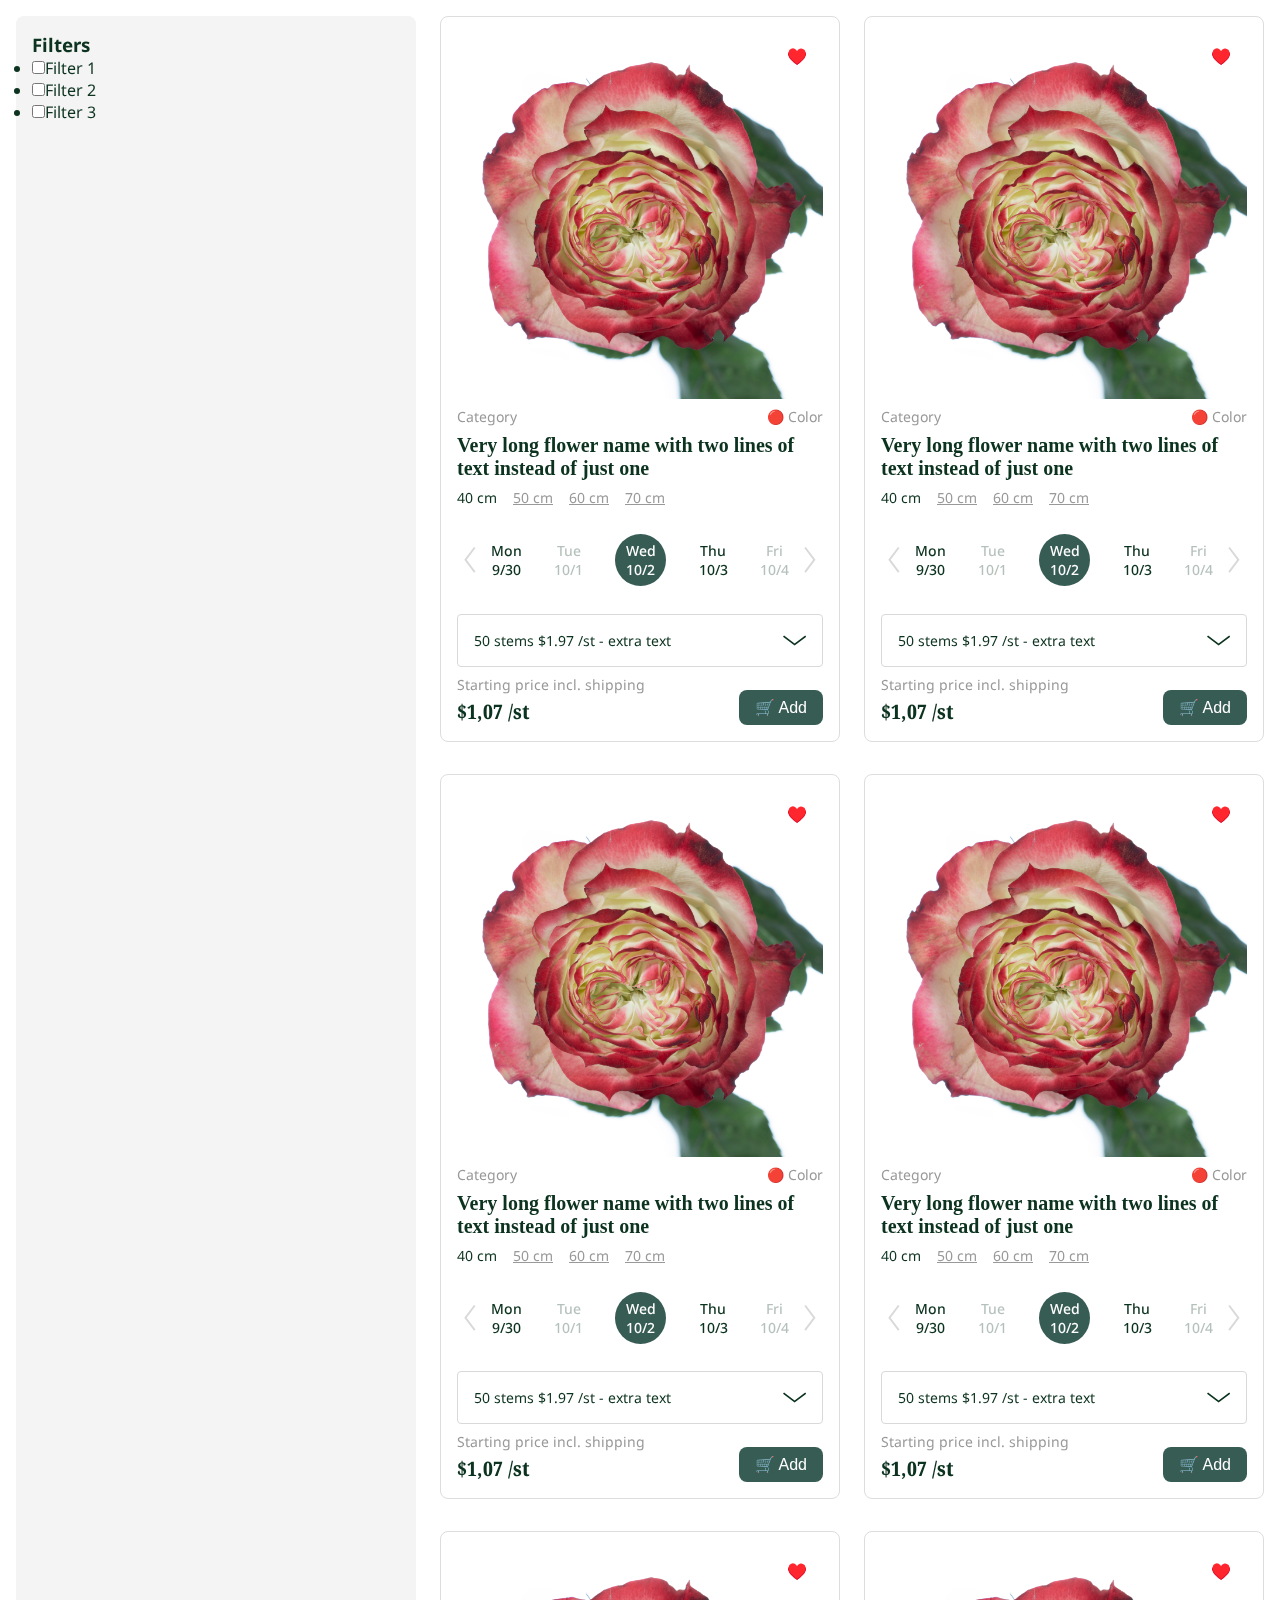
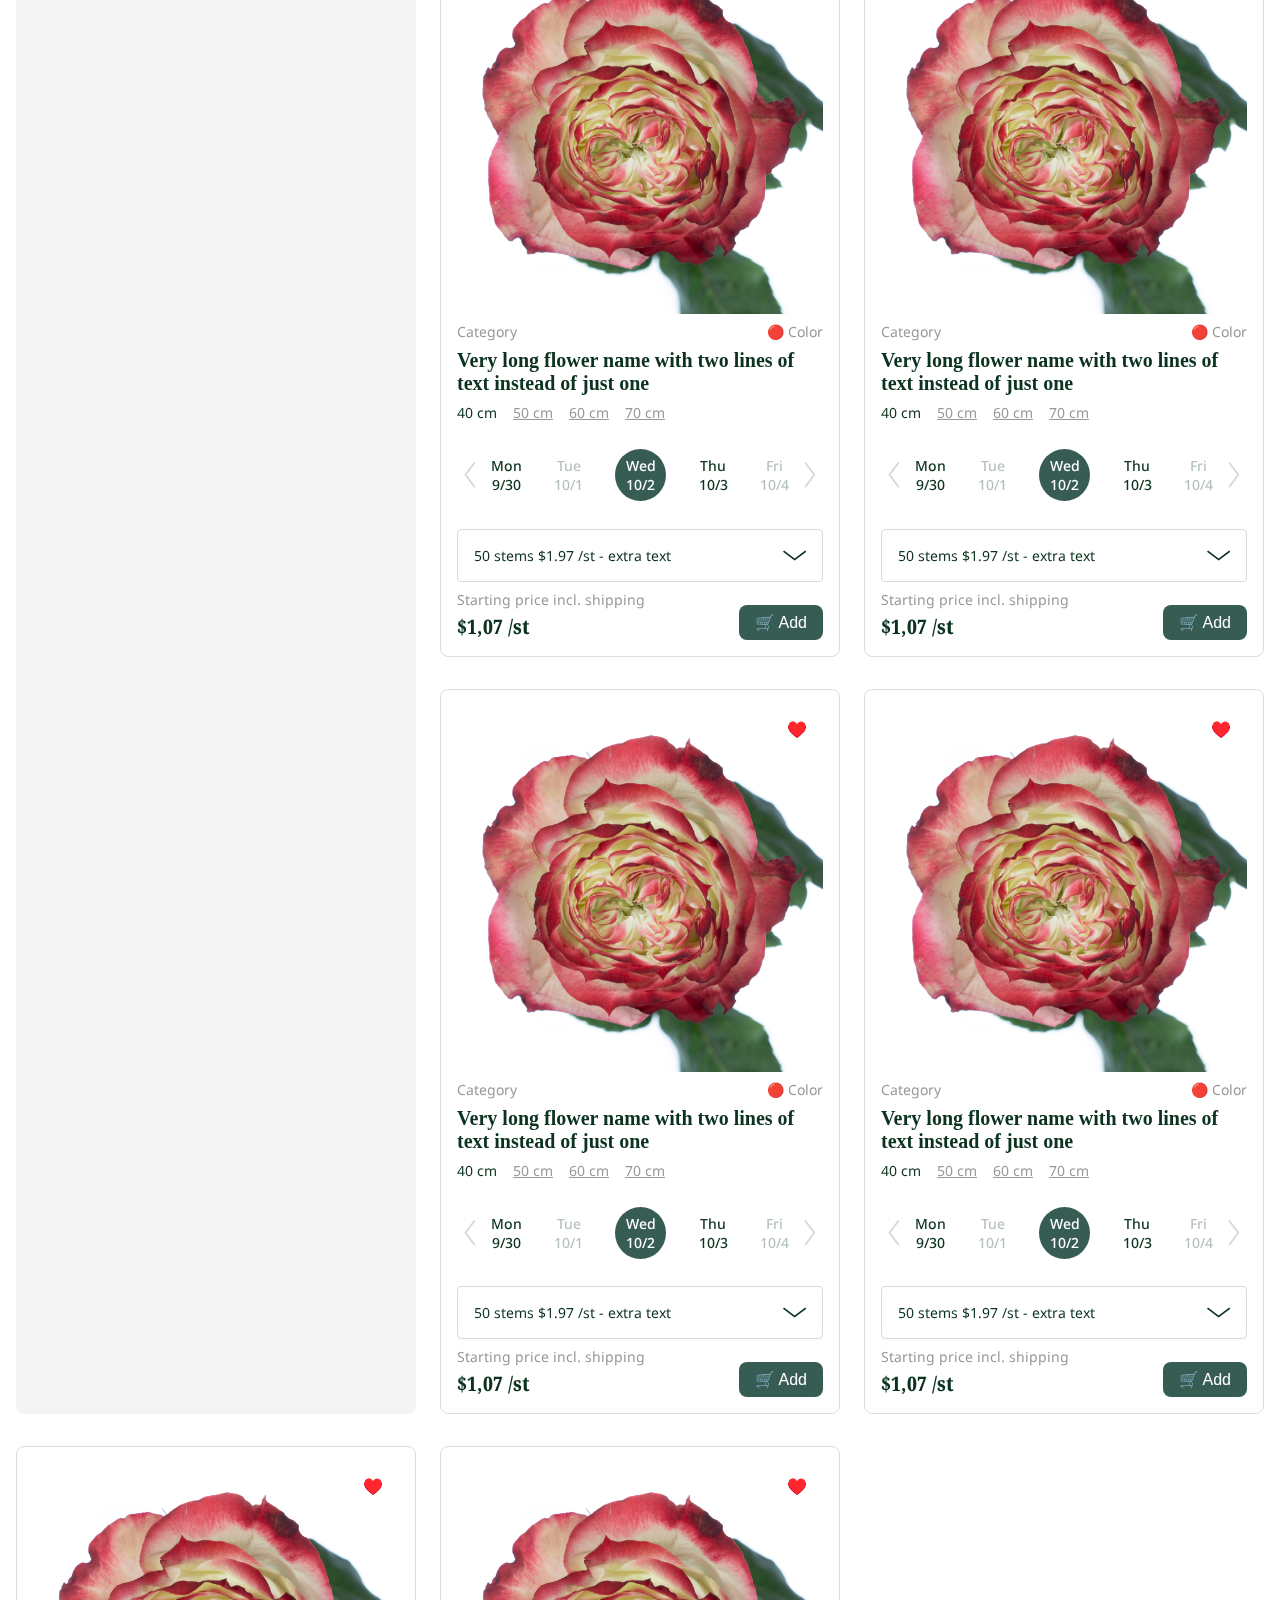
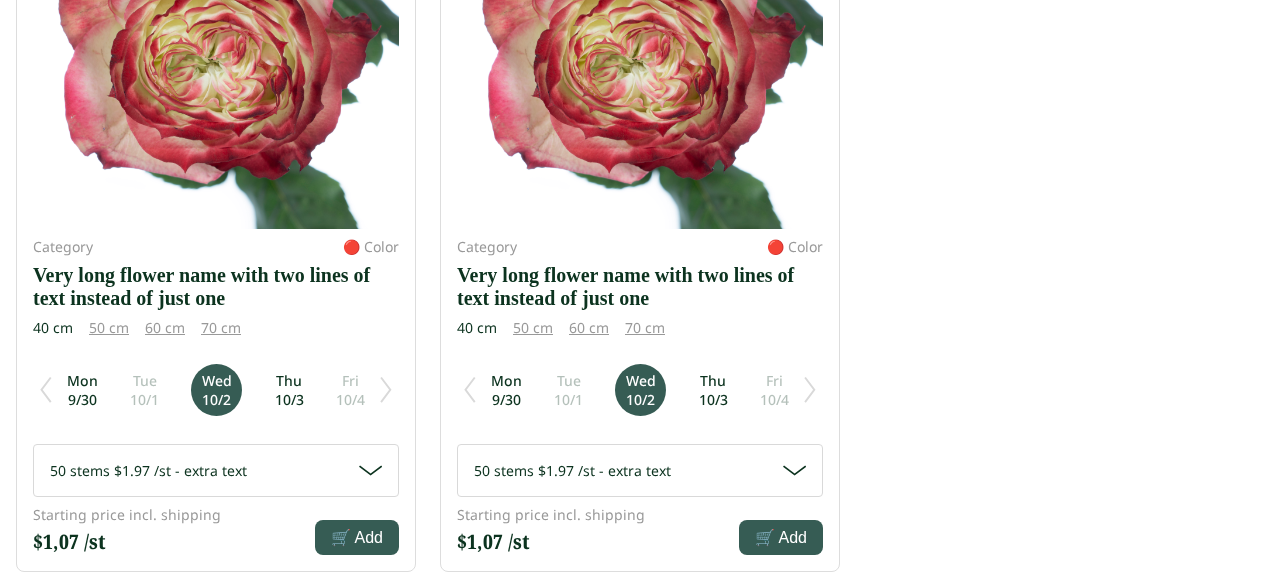
==== index.html @ 773697ab "Rename index3.html to index.html" ====
<!DOCTYPE html>

<html lang="en">
  <head>
    <meta charset="utf-8" />
    <meta name="viewport" content="width=device-width, initial-scale=1" />

    <title>Template</title>
    <meta
      name="description"
      content="A simple HTML5 Template for new projects."
    />
    <meta name="author" content="SitePoint" />

    <meta property="og:title" content="A Basic HTML5 Template" />
    <meta property="og:type" content="website" />
    <meta
      property="og:url"
      content="https://www.sitepoint.com/a-basic-html5-template/"
    />
    <meta
      property="og:description"
      content="A simple HTML5 Template for new projects."
    />
    <meta property="og:image" content="image.png" />

    <link rel="icon" href="./favicon.ico" />
    <link rel="icon" href="./favicon.svg" type="image/svg+xml" />
    <link rel="apple-touch-icon" href="./apple-touch-icon.png" />

    <link rel="preconnect" href="https://fonts.googleapis.com" />
    <link rel="preconnect" href="https://fonts.gstatic.com" crossorigin />
    <link
      href="https://fonts.googleapis.com/css2?family=Noto+Sans:ital,wght@0,100..900;1,100..900&family=Noto+Serif:ital,wdth,wght@0,62.5..100,100..900;1,62.5..100,100..900&display=swap"
      rel="stylesheet"
    />

    <link rel="stylesheet" href="./css/styles3.css" />
  </head>

  <body>
    <div class="container">
      <main class="product-grid">
        <!-- Add product cards here -->
        <aside class="filter-bar">
          <h3>Filters</h3>
          <ul>
            <li>
              <input type="checkbox" id="filter1" /><label for="filter1"
                >Filter 1</label
              >
            </li>
            <li>
              <input type="checkbox" id="filter2" /><label for="filter2"
                >Filter 2</label
              >
            </li>
            <li>
              <input type="checkbox" id="filter3" /><label for="filter3"
                >Filter 3</label
              >
            </li>
          </ul>
        </aside>

        <div class="product-card">
          <div class="top-half">
            <div class="img">
              <!-- <div class="label">New!</div> -->
              <div class="heart">♥️</div>
              <!-- <img src="./images/image.jpg" /> -->
            </div>
            <div class="tags">
              <p>Category</p>
              <p>🔴 Color</p>
            </div>
            <div class="title">
              <p>
                Very long flower name with two lines of text instead of just one
              </p>
            </div>
            <div class="stem-length">
              <p>40 cm</p>
              <p>50 cm</p>
              <p>60 cm</p>
              <p>70 cm</p>
            </div>
          </div>
          <div class="bottom-half">
            <div class="delivery-select">
              <svg
                xmlns="http://www.w3.org/2000/svg"
                xmlns:xlink="http://www.w3.org/1999/xlink"
                fill="#D9D9D9"
                version="1.1"
                id="Layer_1"
                viewBox="0 0 404.258 404.258"
                xml:space="preserve"
              >
                <polygon
                  points="289.927,18 265.927,0 114.331,202.129 265.927,404.258 289.927,386.258 151.831,202.129 "
                />
              </svg>
              <div class="date">
                <p>Mon <br />9/30</p>
                <p>Tue <br />10/1</p>
                <p>Wed <br />10/2</p>
                <p>Thu <br />10/3</p>
                <p>Fri <br />10/4</p>
              </div>
              <svg
                xmlns="http://www.w3.org/2000/svg"
                xmlns:xlink="http://www.w3.org/1999/xlink"
                fill="#D9D9D9"
                id="Layer_1"
                version="1.1"
                viewBox="0 0 800 800"
              >
                <!-- Generator: Adobe Illustrator 29.2.0, SVG Export Plug-In . SVG Version: 2.1.0 Build 108)  -->
                <polygon
                  points="499.5 400 226.3 764.4 273.7 800 573.7 400 273.7 0 226.3 35.6 499.5 400"
                />
              </svg>
            </div>
            <div class="dropdown">
              <p>50 stems $1.97 /st - extra text</p>
              <svg
                xmlns="http://www.w3.org/2000/svg"
                xmlns:xlink="http://www.w3.org/1999/xlink"
                fill="#0c331f"
                id="Layer_2"
                version="1.1"
                viewBox="0 0 800 347.4"
              >
                <!-- Generator: Adobe Illustrator 29.2.0, SVG Export Plug-In . SVG Version: 2.1.0 Build 108)  -->
                <polygon
                  points="400 273.2 35.6 0 0 47.4 400 347.4 800 47.4 764.4 0 400 273.2"
                />
              </svg>
            </div>
            <div class="shop">
              <div class="price">
                <p>Starting price incl. shipping</p>
                <p>$1,07 /st</p>
              </div>

              <button>🛒 Add</button>
            </div>
          </div>
        </div>

        <!-- <div class="product-card2">Product 2</div> -->
      </main>
    </div>

    <script src="./js/scripts3.js"></script>
  </body>
</html>
---- css/styles3.css ----
:root {
  --gray-color: #999999;
  --light-gray-color: #d9d9d9;
  --green-color: #0c331f;
  --light-green-color: #365c54;
}

@import url("https://fonts.googleapis.com/css2?family=Noto+Sans:ital,wght@0,100..900;1,100..900&family=Noto+Serif:ital,wdth,wght@0,62.5..100,100..900;1,62.5..100,100..900&display=swap");

/* General reset */
* {
  padding: 0;
  margin: 0;
}

body,
html {
  margin: 0;
  padding: 0;
  box-sizing: border-box;
  font-family: "Noto Sans";
  font-size: 1em;
  color: var(--green-color);
}

body {
  display: flex;
  justify-content: center;
  width: 100vw;
  background-color: ghostwhite;
}

.container {
  display: grid;
  /* grid-template-columns: 1fr 4fr; */
  gap: 1rem; /* Space between filter bar and product grid */
  padding: 1rem;
  width: 100%;
  max-width: 1920px;
  background-color: white;
}

.filter-bar {
  background-color: #f4f4f4;
  padding: 1rem;
  border-radius: 8px;
  grid-row: 1/5;
}

.product-grid {
  display: grid;
  grid-template-columns: repeat(auto-fit, minmax(300px, 1fr));
  gap: 2em 1.5rem;
}

.product-card:first-of-type,
.product-card:nth-of-type(2),
.product-card:nth-of-type(3) {
  background: none;
}

.product-card {
  /* aspect-ratio: 1/1.91; */
  /* background-color: #fff; */
  padding: 1rem;
  border: 1px solid #ddd;
  border-radius: 8px;

  display: flex;
  flex-direction: column;
  justify-content: space-between;
  gap: 0.5em;
}

.product-card2 {
  background: url(/images/card.png);
  background-size: cover;
  width: auto;
  aspect-ratio: 1/1.91;
}

.product-card .img {
  background-image: url(/images/image.jpg);
  background-color: rgba(255, 255, 255, 0.3);
  background-blend-mode: multiply;
  aspect-ratio: 1/1;
  background-size: cover;
  background-position: center;
  border-radius: 0.25em;
  mix-blend-mode: multiply;
}

/* Media Queries for responsiveness */
/* @media (max-width: 1200px) {
  .container {
    grid-template-columns: 1fr 3fr; 
  }
} */

@media (max-width: 768px) {
  .container {
    grid-template-columns: 1fr; /* Stack filter and product grid */
    gap: 1em;
  }

  .filter-bar {
    margin-bottom: 1rem;
  }

  .product-grid .product-card .bottom-half {
    display: none;
  }
}

.tags {
  display: flex;
  flex-direction: row;
  justify-content: space-between;
}

.tags > p {
  color: var(--gray-color);
  font-size: 14px;
}

.title > p {
  display: -webkit-box; /* Required for truncating text */
  -webkit-line-clamp: 2; /* Limit to 2 lines */
  -webkit-box-orient: vertical; /* Required for truncating text */
  overflow: hidden; /* Hide overflow text */
  text-overflow: ellipsis; /* Add "..." at the end of truncated text */

  font-size: 20px;
  font-family: "Noto Serif condensed", serif;
  font-weight: 700;
}

.stem-length {
  display: flex;
  flex-direction: row;
  gap: 1em;
}

.stem-length > p {
  font-size: 14px;
  text-decoration: underline;
}

.stem-length > p:nth-of-type(1) {
  text-decoration: none;
}

.stem-length > p:nth-of-type(2),
.stem-length > p:nth-of-type(3),
.stem-length > p:nth-of-type(4) {
  color: var(--gray-color);
}

.delivery-select {
  display: flex;
  flex-direction: row;
  justify-content: space-between;
  align-items: center;
  gap: 0.5em;
}

.date {
  display: flex;
  flex-direction: row;
  align-items: center;
  justify-content: space-between;
  width: 100%;
}

#Layer_1 {
  width: fit-content;
  height: 35%;
}

#Layer_2 {
  /* height: 50%; */
  width: 7%;
}

.date > p {
  font-size: 14px;
  text-align: center;
  font-weight: 500; /* Medium weight */
}

.date > p:hover {
  border: 1px solid var(--light-green-color);
  padding: 0.5em 0.75em;
  border-radius: 100%;
  cursor: pointer;
}

.date > p:nth-of-type(2),
.date > p:nth-of-type(5) {
  color: var(--green-color);
  opacity: 30%;
}

.date > p:nth-of-type(3) {
  background-color: var(--light-green-color);
  border-radius: 100%;
  padding: 0.5em 0.75em;
  color: white;
  aspect-ratio: 1/1;
}

.dropdown {
  display: flex;
  padding: 1em;
  border: 1px solid var(--light-gray-color);
  border-radius: 0.25em;
  justify-content: space-between;
}

.dropdown > p {
  font-size: 14px;
  display: -webkit-box; /* Required for truncating text */
  -webkit-line-clamp: 1; /* Limit to 2 lines */
  -webkit-box-orient: vertical; /* Required for truncating text */
  overflow: hidden; /* Hide overflow text */
  text-overflow: ellipsis; /* Add "..." at the end of truncated text */
}

.shop {
  display: flex;
  justify-content: space-between;
  align-items: flex-end;
}

.shop > .price {
  display: flex;
  flex-direction: column;
  gap: 0.25em;
}

.shop > .price > p {
  font-size: 14px;
}

.shop > .price > p:first-of-type {
  color: var(--gray-color);
}

.shop > .price > p:nth-of-type(2) {
  font-size: 20px;
  font-family: "Noto Serif", serif;
  font-optical-sizing: auto;
  font-style: normal;
  font-variation-settings: "wdth" 75;
  font-weight: 800;
}

.shop > button {
  background: var(--light-green-color);
  padding: 0.5em 1em;
  border-radius: 0.5em;
  color: white;
  border: none;
  font-size: 16px;
}

.img {
  display: flex;
  justify-content: flex-end;
}

.heart {
  /* position: absolute; */
  padding: 0.25em 0.5em;
  margin: 0.5em;
  background-color: white;
  border-radius: 100%;
  height: fit-content;
}

.label {
  padding: 0.25em;
  margin: 0.25em;
  background-color: white;
  border-radius: 0.25em;
  height: fit-content;
}

.bottom-half,
.top-half {
  display: flex;
  flex-direction: column;
  gap: 0.5em;
}
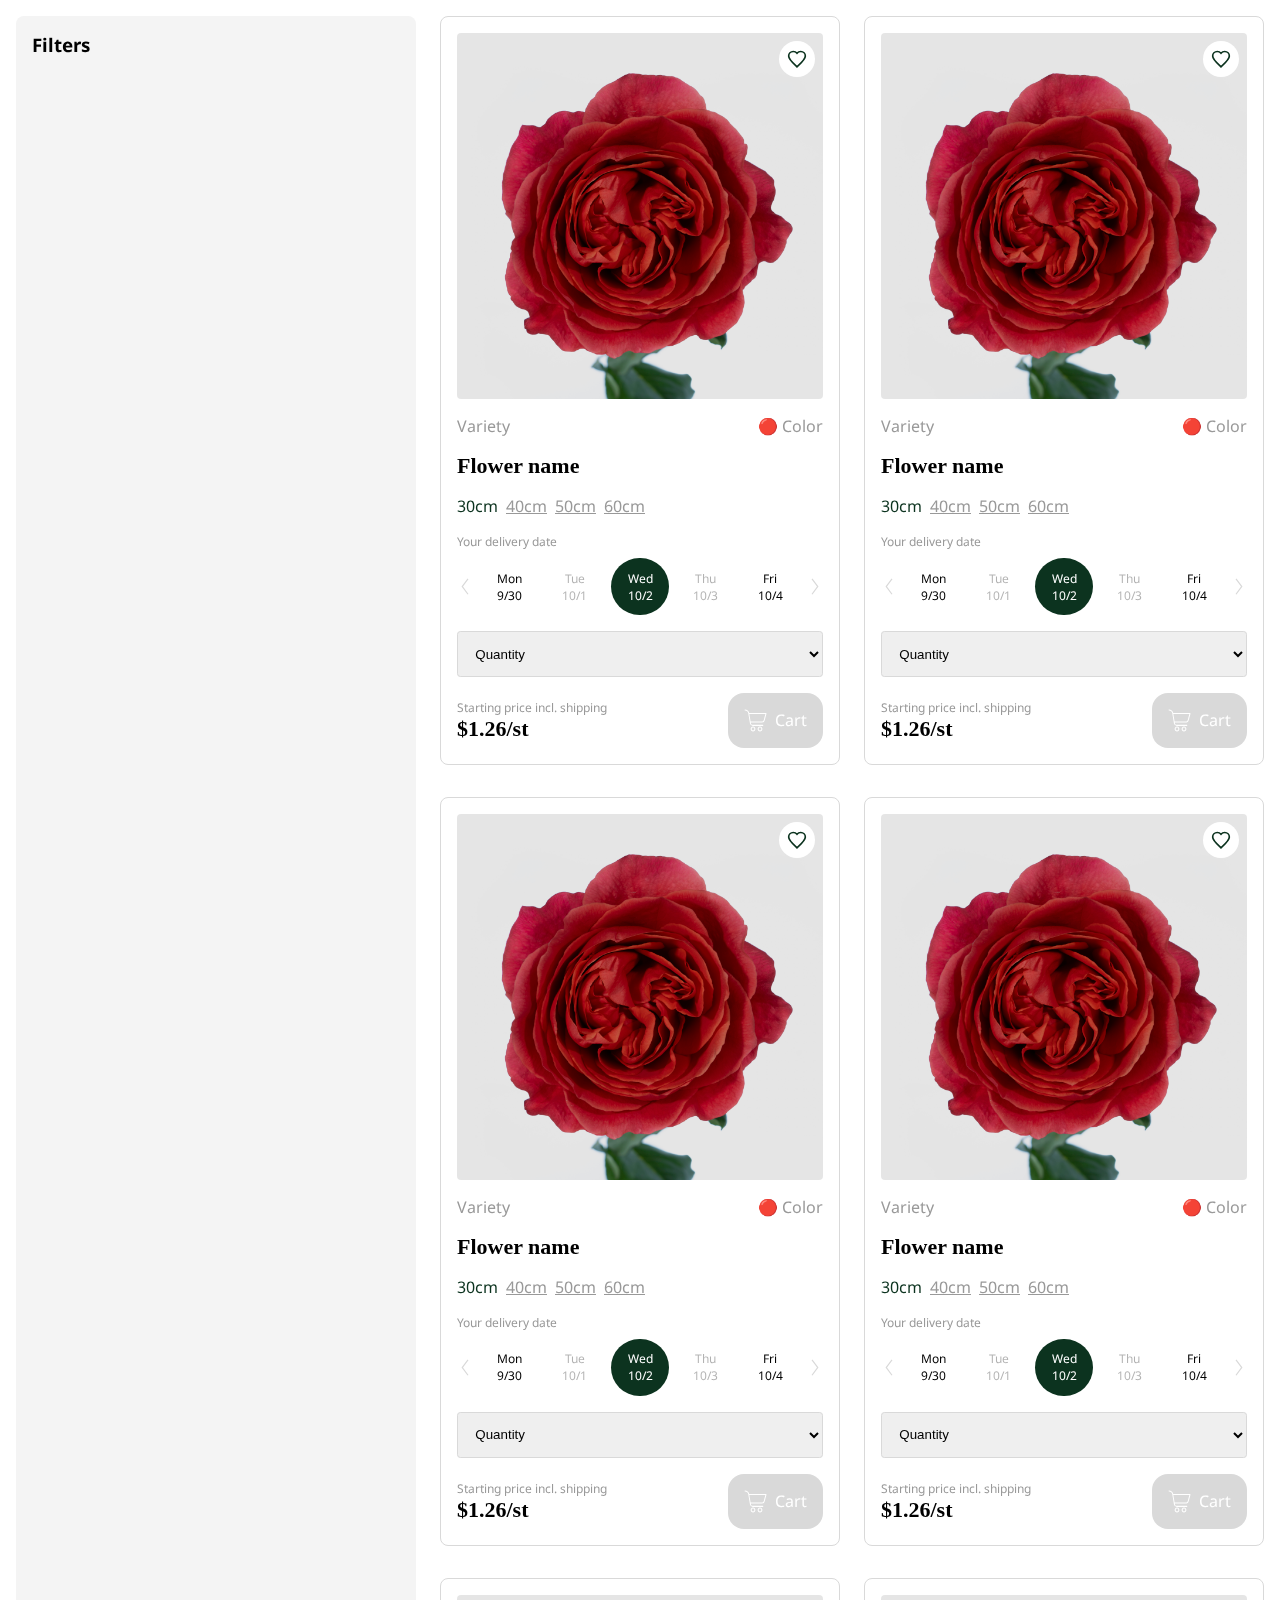
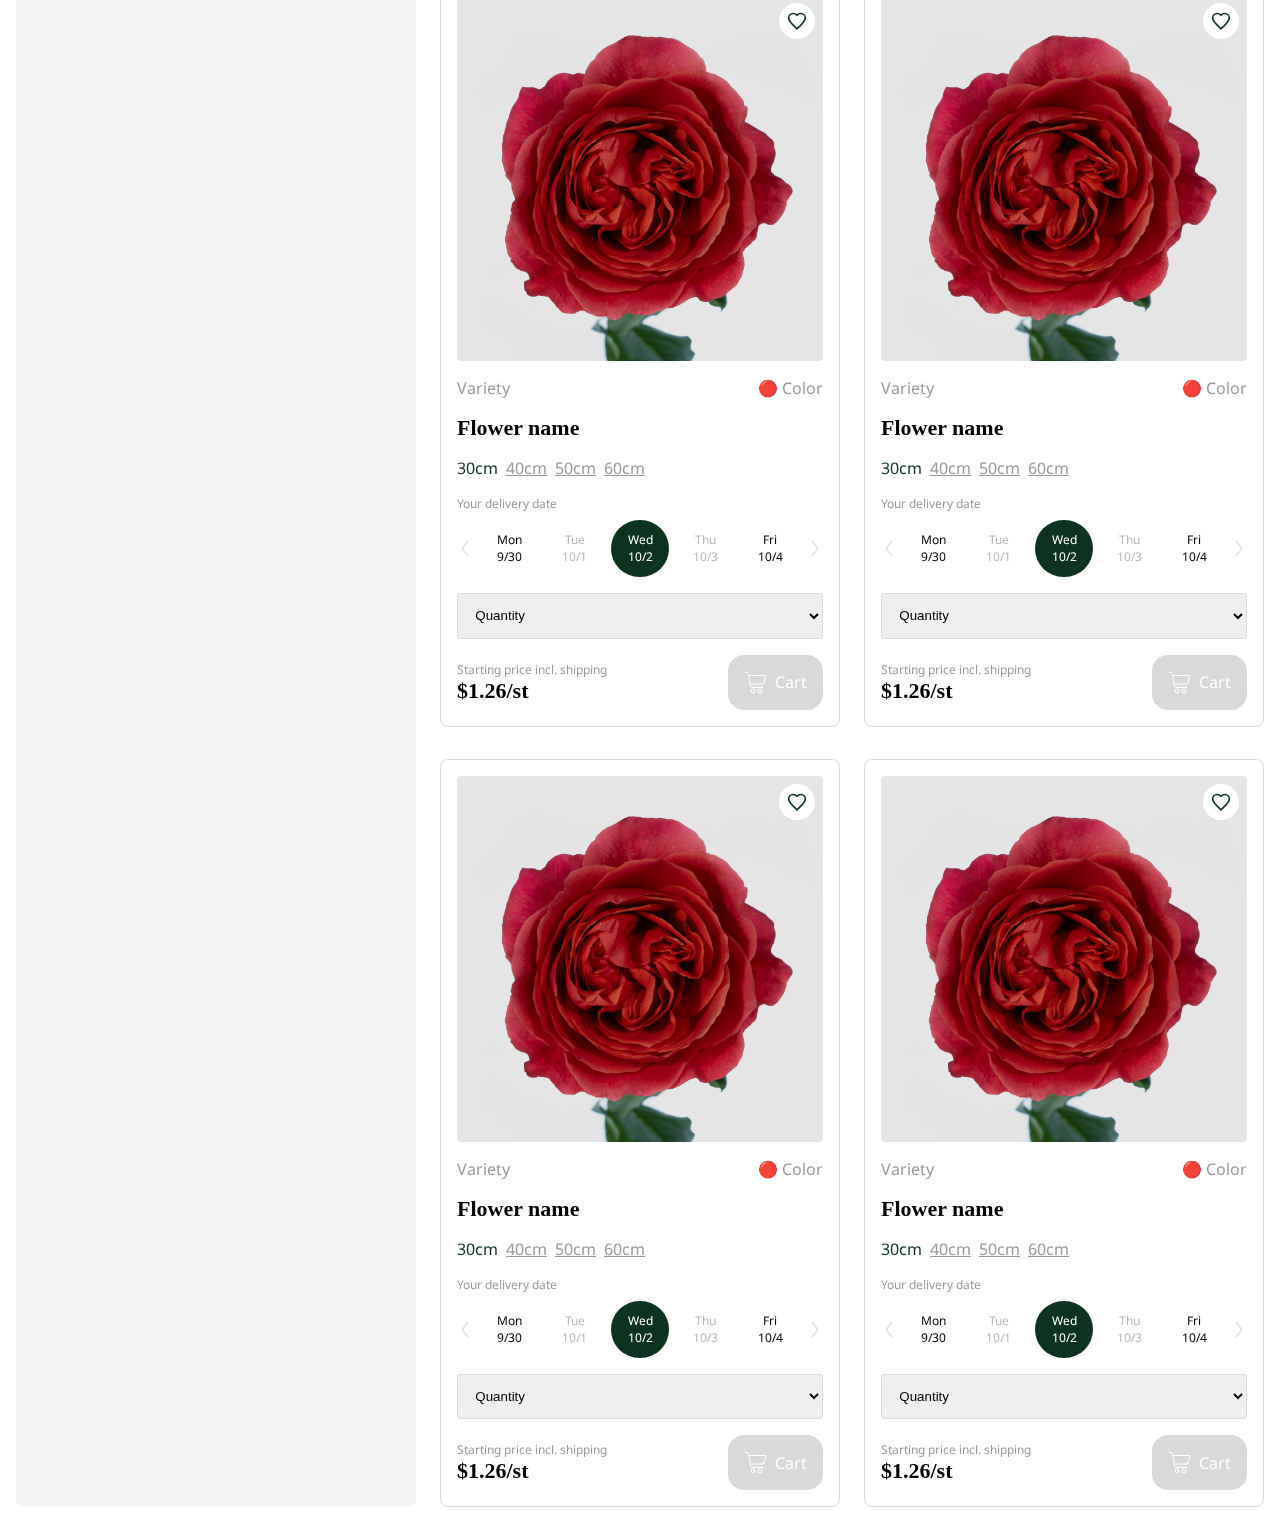
==== commit 5473c9ea: "Add files via upload" ====
--- a/index.html
+++ b/index.html
@@ -44,107 +44,151 @@
         <!-- Add product cards here -->
         <aside class="filter-bar">
           <h3>Filters</h3>
-          <ul>
-            <li>
-              <input type="checkbox" id="filter1" /><label for="filter1"
-                >Filter 1</label
-              >
-            </li>
-            <li>
-              <input type="checkbox" id="filter2" /><label for="filter2"
-                >Filter 2</label
-              >
-            </li>
-            <li>
-              <input type="checkbox" id="filter3" /><label for="filter3"
-                >Filter 3</label
-              >
-            </li>
-          </ul>
+          <ul></ul>
         </aside>
 
-        <div class="product-card">
-          <div class="top-half">
-            <div class="img">
-              <!-- <div class="label">New!</div> -->
-              <div class="heart">♥️</div>
-              <!-- <img src="./images/image.jpg" /> -->
-            </div>
-            <div class="tags">
-              <p>Category</p>
-              <p>🔴 Color</p>
-            </div>
-            <div class="title">
-              <p>
-                Very long flower name with two lines of text instead of just one
-              </p>
-            </div>
-            <div class="stem-length">
-              <p>40 cm</p>
-              <p>50 cm</p>
-              <p>60 cm</p>
-              <p>70 cm</p>
-            </div>
-          </div>
-          <div class="bottom-half">
-            <div class="delivery-select">
+        <div class="product-card flex-column">
+          <div class="image-container">
+            <!-- <div class="more-details-container">
+              <p>More Detail</p>
+            </div> -->
+            <div class="heart">
               <svg
                 xmlns="http://www.w3.org/2000/svg"
-                xmlns:xlink="http://www.w3.org/1999/xlink"
-                fill="#D9D9D9"
-                version="1.1"
-                id="Layer_1"
-                viewBox="0 0 404.258 404.258"
-                xml:space="preserve"
+                viewBox="0 0 24 24"
+                class="heart-icon"
               >
-                <polygon
-                  points="289.927,18 265.927,0 114.331,202.129 265.927,404.258 289.927,386.258 151.831,202.129 "
+                <path
+                  d="M12 21.35l-1.45-1.32C5.4 15.36 2 12.28 2 8.5 2 5.42 4.42 3 7.5 3c1.74 0 3.41.81 4.5 2.09C13.09 3.81 14.76 3 16.5 3 19.58 3 22 5.42 22 8.5c0 3.78-3.4 6.86-8.55 11.54L12 21.35z"
+                  fill="none"
+                  stroke="var(--IBF-pink)"
+                  stroke-width="2"
                 />
               </svg>
-              <div class="date">
-                <p>Mon <br />9/30</p>
-                <p>Tue <br />10/1</p>
-                <p>Wed <br />10/2</p>
-                <p>Thu <br />10/3</p>
-                <p>Fri <br />10/4</p>
+            </div>
+            <img src="/images/rose.jpg" />
+          </div>
+
+          <div class="text-container flex-column">
+            <div class="tags-container">
+              <div class="flower-tag">Variety</div>
+              <div class="color-tag">Color</div>
+            </div>
+
+            <div class="flower-name-container">Flower name</div>
+            <div class="length-container">
+              <label class="length-label">
+                <input type="radio" name="length" checked />
+                <span class="length-text">30cm</span>
+              </label>
+              <label class="length-label">
+                <input type="radio" name="length" />
+                <span class="length-text">40cm</span>
+              </label>
+              <label class="length-label">
+                <input type="radio" name="length" />
+                <span class="length-text">50cm</span>
+              </label>
+              <label class="length-label">
+                <input type="radio" name="length" />
+                <span class="length-text">60cm</span>
+              </label>
+            </div>
+
+            <div class="delivery-container flex-column">
+              <div class="delivery-text">Your delivery date</div>
+
+              <div class="date-selector-container">
+                <div class="navigation-button">
+                  <svg viewBox="0 0 404.258 404.258">
+                    <polygon
+                      points="289.927,18 265.927,0 114.331,202.129 265.927,404.258 289.927,386.258 151.831,202.129 "
+                    />
+                  </svg>
+                </div>
+                <div class="dates-container">
+                  <label class="date-label">
+                    <input type="radio" name="date" />
+                    <span class="date-text">
+                      Mon
+                      <br />
+                      9/30
+                    </span>
+                  </label>
+                  <label class="date-label">
+                    <input type="radio" name="date" disabled />
+                    <span class="date-text">
+                      Tue
+                      <br />
+                      10/1
+                    </span>
+                  </label>
+                  <label class="date-label">
+                    <input type="radio" name="date" checked />
+                    <span class="date-text">
+                      Wed
+                      <br />
+                      10/2
+                    </span>
+                  </label>
+                  <label class="date-label">
+                    <input type="radio" name="date" disabled />
+                    <span class="date-text">
+                      Thu
+                      <br />
+                      10/3
+                    </span>
+                  </label>
+                  <label class="date-label">
+                    <input type="radio" name="date" />
+                    <span class="date-text">
+                      Fri
+                      <br />
+                      10/4
+                    </span>
+                  </label>
+                </div>
+
+                <div class="navigation-button">
+                  <svg viewBox="0 0 800 800">
+                    <polygon
+                      points="499.5 400 226.3 764.4 273.7 800 573.7 400 273.7 0 226.3 35.6 499.5 400"
+                    />
+                  </svg>
+                </div>
               </div>
-              <svg
-                xmlns="http://www.w3.org/2000/svg"
-                xmlns:xlink="http://www.w3.org/1999/xlink"
-                fill="#D9D9D9"
-                id="Layer_1"
-                version="1.1"
-                viewBox="0 0 800 800"
-              >
-                <!-- Generator: Adobe Illustrator 29.2.0, SVG Export Plug-In . SVG Version: 2.1.0 Build 108)  -->
-                <polygon
-                  points="499.5 400 226.3 764.4 273.7 800 573.7 400 273.7 0 226.3 35.6 499.5 400"
-                />
-              </svg>
-            </div>
-            <div class="dropdown">
-              <p>50 stems $1.97 /st - extra text</p>
-              <svg
-                xmlns="http://www.w3.org/2000/svg"
-                xmlns:xlink="http://www.w3.org/1999/xlink"
-                fill="#0c331f"
-                id="Layer_2"
-                version="1.1"
-                viewBox="0 0 800 347.4"
-              >
-                <!-- Generator: Adobe Illustrator 29.2.0, SVG Export Plug-In . SVG Version: 2.1.0 Build 108)  -->
-                <polygon
-                  points="400 273.2 35.6 0 0 47.4 400 347.4 800 47.4 764.4 0 400 273.2"
-                />
-              </svg>
-            </div>
-            <div class="shop">
-              <div class="price">
-                <p>Starting price incl. shipping</p>
-                <p>$1,07 /st</p>
+            </div>
+
+            <div class="quantity-container">
+              <select id="quantity" name="quantity">
+                <option value="quantity">Quantity</option>
+                <option value="20_stems_1_30">
+                  20 stems - $1.30/st - 10/bu - (EC)
+                </option>
+                <option value="40_stems_1_25">
+                  40 stems - $1.25/st - 20/bu - (EC)
+                </option>
+                <option value="60_stems_1_20">
+                  60 stems - $1.20/st - 30/bu - (EC)
+                </option>
+                <option value="farm_of_choice" class="special-option">
+                  Select Farm of my choice
+                </option>
+              </select>
+            </div>
+            <div class="order-container">
+              <div class="price-container flex-column">
+                <div class="starting-price-text">
+                  Starting price incl. shipping
+                </div>
+                <div class="price-text">$1.26/st</div>
               </div>
-
-              <button>🛒 Add</button>
+              <div class="cart-button-container">
+                <a href="#" class="cart-button">
+                  <img src="/images/Cart.svg" />
+                  Cart
+                </a>
+              </div>
             </div>
           </div>
         </div>
--- a/css/styles3.css
+++ b/css/styles3.css
@@ -1,8 +1,20 @@
 :root {
-  --gray-color: #999999;
-  --light-gray-color: #d9d9d9;
-  --green-color: #0c331f;
-  --light-green-color: #365c54;
+  --IBF-pink: #e01983;
+  --IBF-light-pink: #f7f0f2;
+  --IBF-extra-light-pink: #fefbfd;
+  --IBF-dark-pink: #b3166a;
+
+  --IBF-green: #0c331f;
+  --IBF-medium-green: #365c54;
+  --IBF-soft-green: #3e6b62;
+  --IBF-light-green: #e9f1ef;
+
+  --IBF-white: white;
+  --IBF-medium-grey: #d9d9d9;
+  --IBF-grey: #f5f5f5;
+  --IBF-dark-grey: #999999;
+
+  --IBF-cream: #f8f6f5;
 }
 
 @import url("https://fonts.googleapis.com/css2?family=Noto+Sans:ital,wght@0,100..900;1,100..900&family=Noto+Serif:ital,wdth,wght@0,62.5..100,100..900;1,62.5..100,100..900&display=swap");
@@ -30,6 +42,11 @@
   background-color: ghostwhite;
 }
 
+img {
+  width: 100%;
+  aspect-ratio: 1/1;
+}
+
 .container {
   display: grid;
   /* grid-template-columns: 1fr 4fr; */
@@ -53,242 +70,360 @@
   gap: 2em 1.5rem;
 }
 
-.product-card:first-of-type,
-.product-card:nth-of-type(2),
-.product-card:nth-of-type(3) {
-  background: none;
-}
-
-.product-card {
-  /* aspect-ratio: 1/1.91; */
-  /* background-color: #fff; */
-  padding: 1rem;
-  border: 1px solid #ddd;
-  border-radius: 8px;
-
-  display: flex;
-  flex-direction: column;
-  justify-content: space-between;
-  gap: 0.5em;
-}
-
-.product-card2 {
-  background: url(/images/card.png);
-  background-size: cover;
-  width: auto;
-  aspect-ratio: 1/1.91;
-}
-
-.product-card .img {
-  background-image: url(/images/image.jpg);
-  background-color: rgba(255, 255, 255, 0.3);
-  background-blend-mode: multiply;
-  aspect-ratio: 1/1;
-  background-size: cover;
-  background-position: center;
-  border-radius: 0.25em;
-  mix-blend-mode: multiply;
-}
-
-/* Media Queries for responsiveness */
-/* @media (max-width: 1200px) {
-  .container {
-    grid-template-columns: 1fr 3fr; 
-  }
-} */
-
 @media (max-width: 768px) {
   .container {
-    grid-template-columns: 1fr; /* Stack filter and product grid */
+    grid-template-columns: 2fr; /* Stack filter and product grid */
     gap: 1em;
   }
 
   .filter-bar {
     margin-bottom: 1rem;
   }
-
-  .product-grid .product-card .bottom-half {
+}
+
+@media (max-width: 980px) {
+  .filter-bar {
+    grid-row: 1/1;
+    grid-column: 1/3;
+  }
+}
+
+@media (max-width: 656px) {
+  .product-grid {
+    grid-template-columns: 1fr 1fr;
+    gap: 1.5em 1em;
+  }
+}
+
+.flex-column {
+  flex-direction: column;
+}
+
+.flex-row {
+  flex-direction: row;
+}
+
+@media (max-width: 480px) {
+  .length-container,
+  .delivery-container,
+  .quantity-container,
+  .order-container {
     display: none;
   }
 }
 
-.tags {
-  display: flex;
-  flex-direction: row;
+/* ----------------------------------------------------------- */
+/* ----------------------------------------------------------- */
+/* ----------------------------------------------------------- */
+
+div {
+  /* padding: 0.5em; */
+  display: flex;
+}
+
+/* ----------------------------------------------------------- */
+
+.product-card {
+  /* min-width: 288px; */
+  /* max-width: 332px; */
+  gap: 1em;
+  padding: 1em;
+  border-radius: 0.5em;
+  border: 1px solid var(--IBF-medium-grey);
+}
+
+.product-card:first-of-type {
+  display: none;
+}
+
+/* ----------------------------------------------------------- */
+
+.image-container {
+  position: relative;
+  overflow: hidden;
+  transition: 0.3s;
+  background-color: rgba(0, 0, 0, 0.1);
+  border-radius: 0.25em;
+  overflow: hidden;
+  cursor: pointer;
+}
+
+.image-container > img {
+  transition: 0.3s;
+  object-fit: cover;
+  mix-blend-mode: multiply;
+}
+
+.image-container > img:hover {
+  scale: 1.1;
+}
+
+.heart {
+  display: flex;
+  z-index: 5;
+  padding: 0.5em;
+  border-radius: 5em;
+  aspect-ratio: 1/1;
+  background-color: white;
+  position: absolute;
+  top: 0.5em;
+  right: 0.5em;
+  cursor: pointer;
+  transition: transform 0.3s ease;
+}
+
+.heart-icon {
+  width: 1.25em;
+  transition: fill 0.3s ease, stroke 0.3s ease;
+}
+
+/* Default state (outline) */
+.heart-icon path {
+  fill: none;
+  stroke: var(--IBF-green);
+  stroke-width: 2;
+}
+
+/* Active state (filled) */
+.heart.active .heart-icon path {
+  fill: var(--IBF-pink);
+  stroke: var(--IBF-pink);
+
+  stroke: none;
+}
+
+.more-details-container {
+  display: flex;
+  justify-content: center;
+  align-items: center;
+  width: 100%;
+  height: 100%;
+  position: absolute;
+}
+
+/* ----------------------------------------------------------- */
+
+.text-container {
+  gap: 1em;
+}
+
+/* ----------------------------------------------------------- */
+
+.tags-container {
   justify-content: space-between;
 }
 
-.tags > p {
-  color: var(--gray-color);
-  font-size: 14px;
-}
-
-.title > p {
-  display: -webkit-box; /* Required for truncating text */
-  -webkit-line-clamp: 2; /* Limit to 2 lines */
-  -webkit-box-orient: vertical; /* Required for truncating text */
-  overflow: hidden; /* Hide overflow text */
-  text-overflow: ellipsis; /* Add "..." at the end of truncated text */
-
-  font-size: 20px;
-  font-family: "Noto Serif condensed", serif;
+.flower-tag,
+.color-tag {
+  color: var(--IBF-dark-grey);
+}
+
+.color-tag::before {
+  content: "🔴";
+  padding-right: 0.25em;
+}
+
+/* ----------------------------------------------------------- */
+
+.flower-name-container {
+  font-size: 22px;
+  font-family: "noto serif condensed";
   font-weight: 700;
 }
 
-.stem-length {
-  display: flex;
-  flex-direction: row;
-  gap: 1em;
-}
-
-.stem-length > p {
-  font-size: 14px;
+/* ----------------------------------------------------------- */
+
+.length-container {
+  gap: 0.5em;
+}
+
+/* Hide the radio input */
+.length-label input {
+  display: none;
+}
+
+/* Style the clickable span */
+.length-text {
+  text-align: center;
+
+  transition: all 0.3s ease;
+
   text-decoration: underline;
-}
-
-.stem-length > p:nth-of-type(1) {
+  color: var(--IBF-dark-grey);
+}
+
+/* Hover state */
+.length-text:hover {
+  cursor: pointer;
+  color: var(--IBF-medium-green);
+}
+
+/* Selected state when the radio input is checked */
+.length-label input:checked + .length-text {
+  color: var(--IBF-green);
   text-decoration: none;
 }
 
-.stem-length > p:nth-of-type(2),
-.stem-length > p:nth-of-type(3),
-.stem-length > p:nth-of-type(4) {
-  color: var(--gray-color);
-}
-
-.delivery-select {
-  display: flex;
-  flex-direction: row;
+/* ----------------------------------------------------------- */
+
+.delivery-container {
+  gap: 0.5em;
+}
+
+.delivery-text {
+  font-size: 12px;
+  color: var(--IBF-dark-grey);
+}
+
+.date-selector-container {
+  gap: 0.5em;
+  width: 100%;
+}
+
+.dates-container {
+  gap: 0.5em;
+  align-items: center;
+  overflow: hidden;
+  width: 100%;
+  /* display: grid;
+  grid-template-columns: repeat(5, 1fr); */
+}
+
+.date-label {
+  aspect-ratio: 1/1;
+  height: 100%;
+  width: 100%;
+  display: flex;
+}
+
+/* Hide the radio input */
+.date-label input {
+  display: none;
+}
+
+/* Style the clickable span */
+.date-text {
+  display: flex;
+
+  align-items: center;
+  justify-content: center;
+  text-align: center;
+
+  cursor: pointer;
+  transition: 0.1s;
+
+  border-radius: 5em;
+  aspect-ratio: 1/1;
+  padding: 0.5em;
+
+  font-size: 12px;
+}
+
+/* Hover state */
+.date-text:hover {
+  border: 1px solid var(--IBF-green);
+}
+
+/* Selected state when the radio input is checked */
+.date-label input:checked + .date-text {
+  background-color: var(--IBF-green);
+  color: white;
+}
+
+/* Style the clickable span for disabled inputs */
+.date-label input:disabled + .date-text {
+  opacity: 0.3;
+  cursor: not-allowed; /* Change the cursor to indicate it's disabled */
+}
+
+.date-selector-container svg {
+  width: 1em;
+  fill: var(--IBF-medium-grey);
+  transition: 0.3s ease;
+}
+
+.date-selector-container svg:hover {
+  cursor: pointer;
+  fill: var(--IBF-green);
+}
+
+/* ----------------------------------------------------------- */
+
+/* #quantity {
+  padding: 1em;
+  width: 100%;
+  border: 1px solid var(--IBF-medium-grey);
+  border-radius: 0.25em;
+}
+
+#quantity:hover {
+  border: 1px solid var(--IBF-green);
+} */
+
+.quantity-container select {
+  padding: 1em;
+  width: 100%;
+  border: 1px solid var(--IBF-medium-grey);
+  border-radius: 0.25em;
+  transition: 0.3s ease;
+}
+
+.quantity-container select:hover {
+  border: 1px solid var(--IBF-green);
+  cursor: pointer;
+}
+
+.special-option {
+  color: var(--IBF-pink);
+  font-weight: bold;
+  background-color: var(--IBF-light-pink);
+}
+
+/* ----------------------------------------------------------- */
+
+.order-container {
   justify-content: space-between;
+}
+
+.starting-price-text {
+  font-size: 12px;
+  color: var(--IBF-dark-grey);
+}
+
+.price-container {
+  justify-content: center;
+}
+
+.price-text {
+  font-size: 22px;
+  font-family: "noto serif condensed";
+  font-weight: 700;
+}
+
+/* ----------------------------------------------------------- */
+
+.cart-button {
+  background: var(--IBF-medium-grey);
+  padding: 1em;
+  border-radius: 1em;
+  color: white;
+  text-decoration: none;
+  display: flex;
+  gap: 0.5em;
   align-items: center;
-  gap: 0.5em;
-}
-
-.date {
-  display: flex;
-  flex-direction: row;
-  align-items: center;
-  justify-content: space-between;
-  width: 100%;
-}
-
-#Layer_1 {
-  width: fit-content;
-  height: 35%;
-}
-
-#Layer_2 {
-  /* height: 50%; */
-  width: 7%;
-}
-
-.date > p {
-  font-size: 14px;
-  text-align: center;
-  font-weight: 500; /* Medium weight */
-}
-
-.date > p:hover {
-  border: 1px solid var(--light-green-color);
-  padding: 0.5em 0.75em;
-  border-radius: 100%;
-  cursor: pointer;
-}
-
-.date > p:nth-of-type(2),
-.date > p:nth-of-type(5) {
-  color: var(--green-color);
-  opacity: 30%;
-}
-
-.date > p:nth-of-type(3) {
-  background-color: var(--light-green-color);
-  border-radius: 100%;
-  padding: 0.5em 0.75em;
-  color: white;
-  aspect-ratio: 1/1;
-}
-
-.dropdown {
-  display: flex;
-  padding: 1em;
-  border: 1px solid var(--light-gray-color);
-  border-radius: 0.25em;
-  justify-content: space-between;
-}
-
-.dropdown > p {
-  font-size: 14px;
-  display: -webkit-box; /* Required for truncating text */
-  -webkit-line-clamp: 1; /* Limit to 2 lines */
-  -webkit-box-orient: vertical; /* Required for truncating text */
-  overflow: hidden; /* Hide overflow text */
-  text-overflow: ellipsis; /* Add "..." at the end of truncated text */
-}
-
-.shop {
-  display: flex;
-  justify-content: space-between;
-  align-items: flex-end;
-}
-
-.shop > .price {
-  display: flex;
-  flex-direction: column;
-  gap: 0.25em;
-}
-
-.shop > .price > p {
-  font-size: 14px;
-}
-
-.shop > .price > p:first-of-type {
-  color: var(--gray-color);
-}
-
-.shop > .price > p:nth-of-type(2) {
-  font-size: 20px;
-  font-family: "Noto Serif", serif;
-  font-optical-sizing: auto;
-  font-style: normal;
-  font-variation-settings: "wdth" 75;
-  font-weight: 800;
-}
-
-.shop > button {
-  background: var(--light-green-color);
-  padding: 0.5em 1em;
-  border-radius: 0.5em;
-  color: white;
-  border: none;
-  font-size: 16px;
-}
-
-.img {
-  display: flex;
-  justify-content: flex-end;
-}
-
-.heart {
-  /* position: absolute; */
-  padding: 0.25em 0.5em;
-  margin: 0.5em;
-  background-color: white;
-  border-radius: 100%;
-  height: fit-content;
-}
-
-.label {
-  padding: 0.25em;
-  margin: 0.25em;
-  background-color: white;
-  border-radius: 0.25em;
-  height: fit-content;
-}
-
-.bottom-half,
-.top-half {
-  display: flex;
-  flex-direction: column;
-  gap: 0.5em;
-}
+  cursor: not-allowed;
+  transition: 0.3s ease;
+}
+
+.cart-button > img {
+  width: auto;
+}
+
+.cart-button-container .active {
+  background: var(--IBF-green);
+  cursor: pointer;
+}
+
+.cart-button.active:hover {
+  background-color: #365c54;
+}
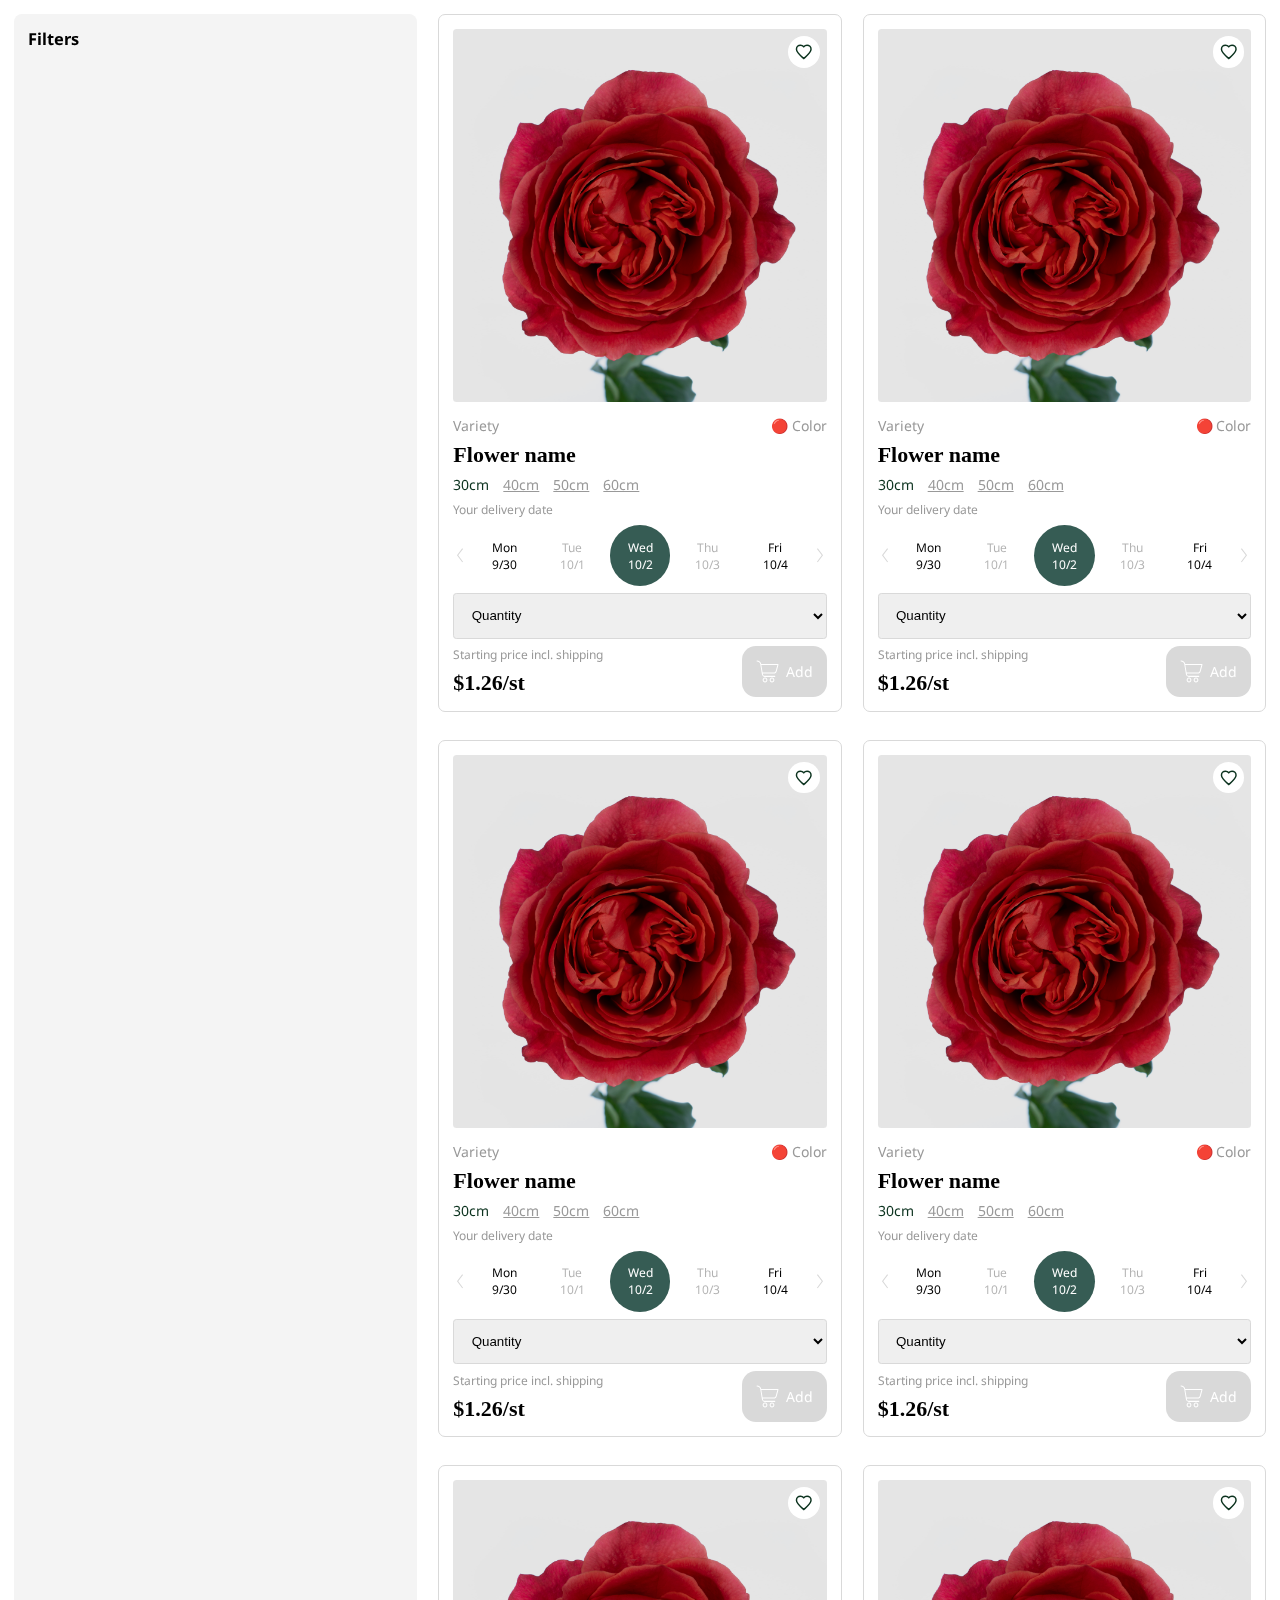
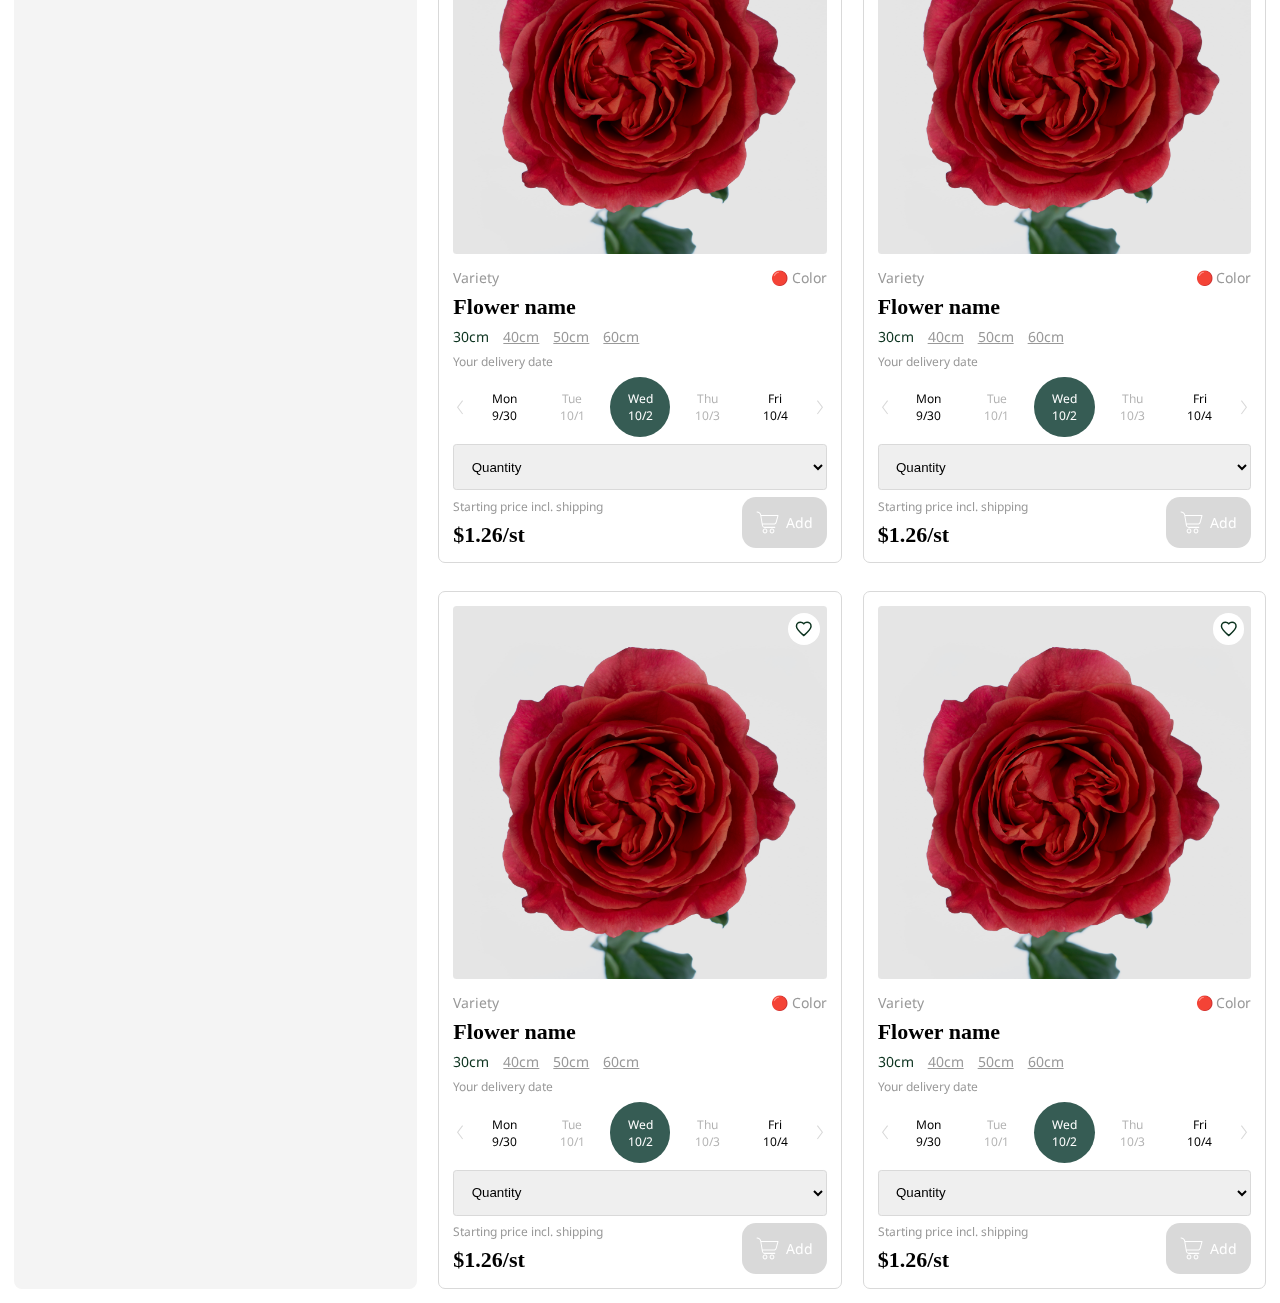
==== commit c22dfd51: "Add files via upload" ====
--- a/index.html
+++ b/index.html
@@ -66,7 +66,7 @@
                 />
               </svg>
             </div>
-            <img src="/images/rose.jpg" />
+            <img src="./images/rose.jpg" />
           </div>
 
           <div class="text-container flex-column">
@@ -185,8 +185,8 @@
               </div>
               <div class="cart-button-container">
                 <a href="#" class="cart-button">
-                  <img src="/images/Cart.svg" />
-                  Cart
+                  <img src="./images/Cart.svg" />
+                  Add
                 </a>
               </div>
             </div>
--- a/css/styles3.css
+++ b/css/styles3.css
@@ -1,3 +1,5 @@
+@import url("https://fonts.googleapis.com/css2?family=Noto+Sans:ital,wght@0,100..900;1,100..900&family=Noto+Serif:ital,wdth,wght@0,62.5..100,100..900;1,62.5..100,100..900&display=swap");
+
 :root {
   --IBF-pink: #e01983;
   --IBF-light-pink: #f7f0f2;
@@ -16,8 +18,6 @@
 
   --IBF-cream: #f8f6f5;
 }
-
-@import url("https://fonts.googleapis.com/css2?family=Noto+Sans:ital,wght@0,100..900;1,100..900&family=Noto+Serif:ital,wdth,wght@0,62.5..100,100..900;1,62.5..100,100..900&display=swap");
 
 /* General reset */
 * {
@@ -31,7 +31,7 @@
   padding: 0;
   box-sizing: border-box;
   font-family: "Noto Sans";
-  font-size: 1em;
+  font-size: 14px;
   color: var(--green-color);
 }
 
@@ -204,7 +204,7 @@
 /* ----------------------------------------------------------- */
 
 .text-container {
-  gap: 1em;
+  gap: 0.5em;
 }
 
 /* ----------------------------------------------------------- */
@@ -234,7 +234,7 @@
 /* ----------------------------------------------------------- */
 
 .length-container {
-  gap: 0.5em;
+  gap: 1em;
 }
 
 /* Hide the radio input */
@@ -321,19 +321,23 @@
 
 /* Hover state */
 .date-text:hover {
-  border: 1px solid var(--IBF-green);
+  border: 1px solid var(--IBF-medium-green);
 }
 
 /* Selected state when the radio input is checked */
 .date-label input:checked + .date-text {
-  background-color: var(--IBF-green);
+  background-color: var(--IBF-medium-green);
   color: white;
 }
 
 /* Style the clickable span for disabled inputs */
 .date-label input:disabled + .date-text {
   opacity: 0.3;
-  cursor: not-allowed; /* Change the cursor to indicate it's disabled */
+  cursor: "";
+}
+
+.date-label input:disabled:hover {
+  border: none;
 }
 
 .date-selector-container svg {
@@ -347,6 +351,11 @@
   fill: var(--IBF-green);
 }
 
+.disabled {
+  cursor: none;
+  background: red;
+}
+
 /* ----------------------------------------------------------- */
 
 /* #quantity {
@@ -369,7 +378,7 @@
 }
 
 .quantity-container select:hover {
-  border: 1px solid var(--IBF-green);
+  border: 1px solid var(--IBF-dark-grey);
   cursor: pointer;
 }
 
@@ -392,6 +401,7 @@
 
 .price-container {
   justify-content: center;
+  gap: 0.5em;
 }
 
 .price-text {
@@ -420,10 +430,10 @@
 }
 
 .cart-button-container .active {
+  background: var(--IBF-medium-green);
+  cursor: pointer;
+}
+
+.cart-button.active:hover {
   background: var(--IBF-green);
-  cursor: pointer;
-}
-
-.cart-button.active:hover {
-  background-color: #365c54;
-}
+}
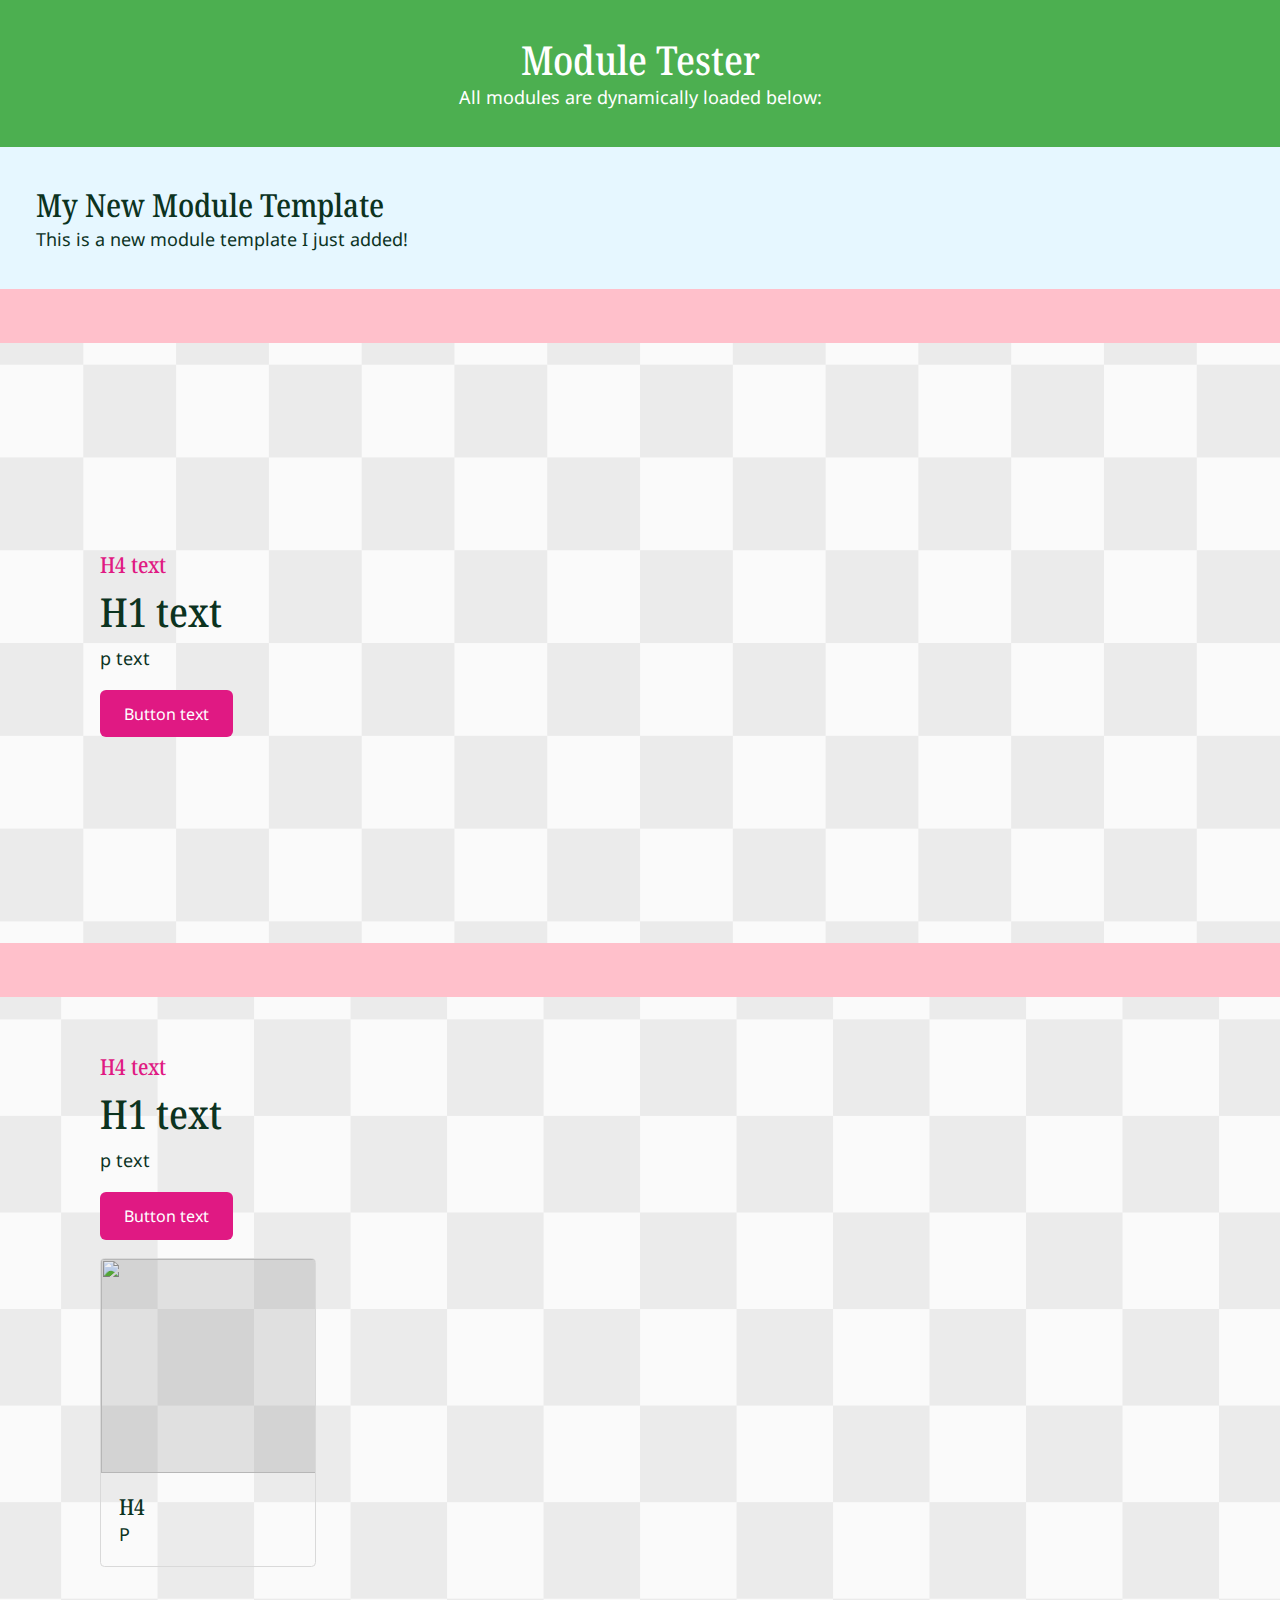
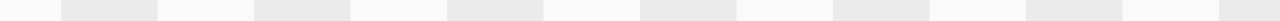
==== commit f27d3e96: "Add files via upload" ====
--- a/index.html
+++ b/index.html
@@ -1,202 +1,19 @@
 <!DOCTYPE html>
-
 <html lang="en">
   <head>
-    <meta charset="utf-8" />
-    <meta name="viewport" content="width=device-width, initial-scale=1" />
+    <meta charset="UTF-8" />
+    <meta name="viewport" content="width=device-width, initial-scale=1.0" />
+    <title>Module Tester</title>
+    <link rel="stylesheet" href="./css/styles.css" />
+  </head>
+  <body>
+    <header>
+      <h1>Module Tester</h1>
+      <p>All modules are dynamically loaded below:</p>
+    </header>
 
-    <title>Template</title>
-    <meta
-      name="description"
-      content="A simple HTML5 Template for new projects."
-    />
-    <meta name="author" content="SitePoint" />
+    <main id="module-container"></main>
 
-    <meta property="og:title" content="A Basic HTML5 Template" />
-    <meta property="og:type" content="website" />
-    <meta
-      property="og:url"
-      content="https://www.sitepoint.com/a-basic-html5-template/"
-    />
-    <meta
-      property="og:description"
-      content="A simple HTML5 Template for new projects."
-    />
-    <meta property="og:image" content="image.png" />
-
-    <link rel="icon" href="./favicon.ico" />
-    <link rel="icon" href="./favicon.svg" type="image/svg+xml" />
-    <link rel="apple-touch-icon" href="./apple-touch-icon.png" />
-
-    <link rel="preconnect" href="https://fonts.googleapis.com" />
-    <link rel="preconnect" href="https://fonts.gstatic.com" crossorigin />
-    <link
-      href="https://fonts.googleapis.com/css2?family=Noto+Sans:ital,wght@0,100..900;1,100..900&family=Noto+Serif:ital,wdth,wght@0,62.5..100,100..900;1,62.5..100,100..900&display=swap"
-      rel="stylesheet"
-    />
-
-    <link rel="stylesheet" href="./css/styles3.css" />
-  </head>
-
-  <body>
-    <div class="container">
-      <main class="product-grid">
-        <!-- Add product cards here -->
-        <aside class="filter-bar">
-          <h3>Filters</h3>
-          <ul></ul>
-        </aside>
-
-        <div class="product-card flex-column">
-          <div class="image-container">
-            <!-- <div class="more-details-container">
-              <p>More Detail</p>
-            </div> -->
-            <div class="heart">
-              <svg
-                xmlns="http://www.w3.org/2000/svg"
-                viewBox="0 0 24 24"
-                class="heart-icon"
-              >
-                <path
-                  d="M12 21.35l-1.45-1.32C5.4 15.36 2 12.28 2 8.5 2 5.42 4.42 3 7.5 3c1.74 0 3.41.81 4.5 2.09C13.09 3.81 14.76 3 16.5 3 19.58 3 22 5.42 22 8.5c0 3.78-3.4 6.86-8.55 11.54L12 21.35z"
-                  fill="none"
-                  stroke="var(--IBF-pink)"
-                  stroke-width="2"
-                />
-              </svg>
-            </div>
-            <img src="./images/rose.jpg" />
-          </div>
-
-          <div class="text-container flex-column">
-            <div class="tags-container">
-              <div class="flower-tag">Variety</div>
-              <div class="color-tag">Color</div>
-            </div>
-
-            <div class="flower-name-container">Flower name</div>
-            <div class="length-container">
-              <label class="length-label">
-                <input type="radio" name="length" checked />
-                <span class="length-text">30cm</span>
-              </label>
-              <label class="length-label">
-                <input type="radio" name="length" />
-                <span class="length-text">40cm</span>
-              </label>
-              <label class="length-label">
-                <input type="radio" name="length" />
-                <span class="length-text">50cm</span>
-              </label>
-              <label class="length-label">
-                <input type="radio" name="length" />
-                <span class="length-text">60cm</span>
-              </label>
-            </div>
-
-            <div class="delivery-container flex-column">
-              <div class="delivery-text">Your delivery date</div>
-
-              <div class="date-selector-container">
-                <div class="navigation-button">
-                  <svg viewBox="0 0 404.258 404.258">
-                    <polygon
-                      points="289.927,18 265.927,0 114.331,202.129 265.927,404.258 289.927,386.258 151.831,202.129 "
-                    />
-                  </svg>
-                </div>
-                <div class="dates-container">
-                  <label class="date-label">
-                    <input type="radio" name="date" />
-                    <span class="date-text">
-                      Mon
-                      <br />
-                      9/30
-                    </span>
-                  </label>
-                  <label class="date-label">
-                    <input type="radio" name="date" disabled />
-                    <span class="date-text">
-                      Tue
-                      <br />
-                      10/1
-                    </span>
-                  </label>
-                  <label class="date-label">
-                    <input type="radio" name="date" checked />
-                    <span class="date-text">
-                      Wed
-                      <br />
-                      10/2
-                    </span>
-                  </label>
-                  <label class="date-label">
-                    <input type="radio" name="date" disabled />
-                    <span class="date-text">
-                      Thu
-                      <br />
-                      10/3
-                    </span>
-                  </label>
-                  <label class="date-label">
-                    <input type="radio" name="date" />
-                    <span class="date-text">
-                      Fri
-                      <br />
-                      10/4
-                    </span>
-                  </label>
-                </div>
-
-                <div class="navigation-button">
-                  <svg viewBox="0 0 800 800">
-                    <polygon
-                      points="499.5 400 226.3 764.4 273.7 800 573.7 400 273.7 0 226.3 35.6 499.5 400"
-                    />
-                  </svg>
-                </div>
-              </div>
-            </div>
-
-            <div class="quantity-container">
-              <select id="quantity" name="quantity">
-                <option value="quantity">Quantity</option>
-                <option value="20_stems_1_30">
-                  20 stems - $1.30/st - 10/bu - (EC)
-                </option>
-                <option value="40_stems_1_25">
-                  40 stems - $1.25/st - 20/bu - (EC)
-                </option>
-                <option value="60_stems_1_20">
-                  60 stems - $1.20/st - 30/bu - (EC)
-                </option>
-                <option value="farm_of_choice" class="special-option">
-                  Select Farm of my choice
-                </option>
-              </select>
-            </div>
-            <div class="order-container">
-              <div class="price-container flex-column">
-                <div class="starting-price-text">
-                  Starting price incl. shipping
-                </div>
-                <div class="price-text">$1.26/st</div>
-              </div>
-              <div class="cart-button-container">
-                <a href="#" class="cart-button">
-                  <img src="./images/Cart.svg" />
-                  Add
-                </a>
-              </div>
-            </div>
-          </div>
-        </div>
-
-        <!-- <div class="product-card2">Product 2</div> -->
-      </main>
-    </div>
-
-    <script src="./js/scripts3.js"></script>
+    <script src="./js/main.js"></script>
   </body>
 </html>
--- a/css/styles.css
+++ b/css/styles.css
@@ -0,0 +1,882 @@
+@import url("https://fonts.googleapis.com/css2?family=Noto+Sans:ital,wght@0,100..900;1,100..900&family=Noto+Serif:ital,wdth,wght@0,62.5..100,100..900;1,62.5..100,100..900&display=swap");
+@import url("fonts.css");
+@import url("buttons.css");
+
+/***********************************************/
+/* CSS @imports must be at the top of the file */
+/***********************************************/
+
+/* Remaining styles start here */
+/***********************************************/
+/* CSS @imports must be at the top of the file */
+/* Add them above this section                 */
+/***********************************************/
+
+/*****************************************/
+/* Start your style declarations here    */
+/*****************************************/
+* {
+  padding: 0;
+  margin: 0;
+  box-sizing: border-box;
+}
+
+/*****************************************/
+/* Body                                  */
+/*****************************************/
+body {
+  font-family: "Noto Sans", sans-serif;
+  font-size: 18px;
+  color: var(--IBF-green);
+  width: 100vw;
+  margin: 0;
+  padding: 0;
+  background-color: pink;
+
+  display: flex;
+  flex-direction: column;
+  align-items: center;
+}
+
+html {
+  scroll-behavior: smooth;
+}
+
+/*****************************************/
+/* Root                                  */
+/*****************************************/
+:root {
+  --IBF-pink: #e01983;
+  --IBF-light-pink: #f7f0f2;
+  --IBF-extra-light-pink: #fefbfd;
+  --IBF-dark-pink: #b3166a;
+
+  --IBF-green: #0c331f;
+  --IBF-medium-green: #365c54;
+  --IBF-soft-green: #3e6b62;
+  --IBF-light-green: #e9f1ef;
+
+  --IBF-white: white;
+  --IBF-medium-grey: #d9d9d9;
+  --IBF-grey: #f5f5f5;
+  --IBF-dark-grey: #999999;
+
+  --IBF-cream: #f8f6f5;
+
+  --col-12: 1296px;
+  --col-11: 1188px;
+  --col-10: 1080px;
+  --col-9: 972px;
+  --col-8: 864px;
+  --col-7: 756px;
+  --col-6: 648px;
+  --col-5: 540px;
+  --col-4: 432px;
+  --col-3: 324px;
+  --col-2: 216px;
+  --col-1-25: 131px;
+  --col-1: 108px;
+
+  /* Spacing */
+  --container-padding: 1rem;
+}
+
+/*****************************************/
+/* Header                                */
+/*****************************************/
+header {
+  text-align: center;
+  width: 100%;
+  padding: 2em;
+  background: #4caf50;
+  color: white;
+}
+
+/*****************************************/
+/* Module styling container              */
+/*****************************************/
+#module-container {
+  width: 100%;
+  gap: 3em;
+  display: flex;
+  flex-direction: column;
+}
+
+/*****************************************/
+/* Nav Bar                               */
+/*****************************************/
+
+/*****************************************/
+/* Grid overlay                          */
+/*****************************************/
+
+.grid-overlay {
+  position: fixed;
+  top: 0;
+  left: 50%;
+  transform: translateX(-50%);
+  width: 100%;
+  max-width: 1296px;
+  height: 100%;
+  pointer-events: none;
+  z-index: 1000;
+  display: grid;
+  grid-template-columns: repeat(12, 1fr);
+  gap: 0;
+  opacity: 0.5;
+  visibility: hidden;
+}
+
+.grid-overlay .grid-column {
+  background-color: rgba(0, 0, 255, 0.3);
+}
+.grid-overlay .grid-column:nth-child(odd) {
+  background-color: rgba(0, 0, 255, 0.2);
+}
+
+/* Show overlay when active */
+.grid-overlay.active {
+  visibility: visible;
+}
+
+/* Summary styling                       */
+/*****************************************/
+summary {
+  font-family: "Noto Serif", sans-serif;
+  font-size: 22px;
+  cursor: pointer;
+}
+
+.details {
+  padding: 0em 2em 1em 2em;
+}
+
+/* Link styling                          */
+/*****************************************/
+a,
+a h4 {
+  color: var(--IBF-green);
+  text-decoration: none;
+  transition: 0.3s ease;
+}
+
+a:hover {
+  /* color: var(--IBF-pink); */
+  cursor: pointer;
+}
+
+#content-card-new p {
+  color: var(--IBF-green);
+}
+
+a:hover h4 {
+  color: var(--IBF-soft-green) !important;
+}
+
+a:hover p {
+  color: var(--IBF-soft-green) !important;
+}
+
+.categories-card {
+  align-items: center;
+}
+
+a > .categories-card img {
+  transition: 0.3s ease;
+}
+a:hover .categories-card img {
+  transform: scale(1.1); /* Slightly increase the size of the image */
+}
+
+.inline-text-link {
+  text-decoration: underline;
+  color: var(--IBF-pink);
+}
+
+.inline-text-link:hover {
+  color: var(--IBF-dark-pink);
+}
+
+/* Styling for the reviews               */
+/*****************************************/
+.jKEmiN {
+  font-family: "Noto Sans", sans-serif !important;
+}
+
+/*****************************************/
+/* Flex styling                          */
+/*****************************************/
+.flex-row {
+  display: flex;
+  flex-direction: row;
+}
+
+.flex-row-reverse {
+  display: flex;
+  flex-direction: row-reverse;
+}
+
+.flex-column {
+  display: flex;
+  flex-direction: column;
+}
+
+.between {
+  justify-content: space-between;
+}
+
+.a-i-start {
+  align-items: start;
+}
+
+.a-i-center {
+  align-items: center;
+}
+
+.j-c-start {
+  justify-content: start;
+}
+
+.j-c-center {
+  justify-content: center;
+}
+
+.t-left {
+  text-align: left;
+}
+
+/*****************************************/
+/* Grid styling                          */
+/*****************************************/
+.grid-4 {
+  display: grid;
+  grid-template-columns: repeat(4, 1fr); /* 4 equal columns */
+  gap: 1em; /* Space between items */
+}
+
+.grid-4 > .content-card {
+  max-width: none;
+}
+
+@media (max-width: 1320px) {
+  .grid-4 {
+    grid-template-columns: repeat(
+      3,
+      1fr
+    ); /* 3 equal columns for smaller screens */
+  }
+}
+
+@media (max-width: 1020px) {
+  .grid-4 {
+    grid-template-columns: repeat(2, 1fr); /* 2 equal columns for mobile */
+  }
+}
+
+@media (max-width: 660px) {
+  .grid-4 {
+    grid-template-columns: repeat(2, 1fr); /* 2 equal columns for mobile */
+  }
+
+  #regular-banner-with-cards > div > div > a:nth-child(1) > div {
+    min-width: none;
+  }
+}
+
+/*****************************************/
+/* Section                               */
+/*****************************************/
+section {
+  display: flex;
+  flex-direction: column;
+  justify-content: center;
+  align-items: center;
+  /* border: 1px solid pink; */
+  padding: 3em 2em;
+}
+/* Section spanning the full viewport width */
+.full-width-section {
+  width: 100%;
+}
+
+/*****************************************/
+/* Containers                            */
+/*****************************************/
+
+.container {
+  width: 100%;
+  height: auto;
+  max-width: 100%; /* Ensures no overflow beyond its parent */
+  margin: 0;
+  padding: 0em;
+  box-sizing: border-box;
+  /* border: 1px solid blue; */
+}
+
+/* Grid Widths */
+.max-12 {
+  max-width: var(--col-12);
+}
+.max-11 {
+  max-width: var(--col-11);
+}
+.max-10 {
+  max-width: var(--col-10);
+}
+.max-9 {
+  max-width: var(--col-9);
+}
+.max-8 {
+  max-width: var(--col-8);
+}
+.max-7 {
+  max-width: var(--col-7);
+}
+.max-6 {
+  max-width: var(--col-6);
+}
+.max-5 {
+  max-width: var(--col-5);
+}
+.max-4 {
+  max-width: var(--col-4);
+}
+.max-3 {
+  max-width: var(--col-3);
+}
+.max-2 {
+  max-width: var(--col-2);
+}
+.max-1 {
+  max-width: var(--col-1);
+}
+
+.min-12 {
+  min-width: var(--col-12);
+}
+.min-11 {
+  min-width: var(--col-11);
+}
+.min-10 {
+  min-width: var(--col-10);
+}
+.min-9 {
+  min-width: var(--col-9);
+}
+.min-8 {
+  min-width: var(--col-8);
+}
+.min-7 {
+  min-width: var(--col-7);
+}
+.min-6 {
+  min-width: var(--col-6);
+}
+.min-5 {
+  min-width: var(--col-5);
+}
+.min-4 {
+  min-width: var(--col-4);
+}
+.min-3 {
+  min-width: var(--col-3);
+}
+.min-2 {
+  min-width: var(--col-2);
+}
+.min-1-25 {
+  min-width: var(--col-1-25);
+}
+.min-1 {
+  min-width: var(--col-1);
+}
+
+/*****************************************/
+/* Z-index                               */
+/*****************************************/
+.z-10 {
+  z-index: 10;
+}
+
+/*****************************************/
+/* Scrollbar styling                     */
+/*****************************************/
+/* WebKit Browsers */
+body::-webkit-scrollbar {
+  width: 10px;
+}
+
+body::-webkit-scrollbar-track {
+  background: #f4f4f4;
+}
+
+body::-webkit-scrollbar-thumb {
+  background: #e01983;
+  border-radius: 5px;
+}
+
+body::-webkit-scrollbar-thumb:hover {
+  background: #b3166a;
+}
+
+/* Firefox */
+body {
+  scrollbar-color: #e01983 #f4f4f4;
+  scrollbar-width: thin;
+}
+
+/*****************************************/
+/* Form styling                          */
+/*****************************************/
+label,
+input {
+  text-align: left;
+}
+
+input {
+  padding: 1em 1em;
+  border-radius: 0.25em;
+  border: 1px solid #909090;
+  font-size: 18px;
+  box-sizing: border-box;
+}
+
+input:focus {
+  border: 1px solid gold;
+}
+
+fieldset {
+  border: none !important;
+}
+
+/*****************************************/
+/* List styling                          */
+/*****************************************/
+ul,
+ol {
+  padding: 0;
+  margin: 0;
+  list-style-position: inside;
+}
+
+li {
+  text-align: left;
+}
+
+#rich-text-with-state li::marker,
+#rich-text-with-all-states li::marker {
+  content: "📍";
+}
+
+/*****************************************/
+/* IMG styling                           */
+/*****************************************/
+.img-round {
+  border-radius: 100%;
+  width: 100%;
+  height: auto;
+  aspect-ratio: 1/1;
+}
+
+.img-square {
+  width: 100%;
+  height: auto;
+  aspect-ratio: 1/1;
+}
+
+.img-hd {
+  width: 100%;
+  height: auto;
+  aspect-ratio: 16/9;
+}
+
+.img-icon {
+  width: 100%;
+  height: auto;
+  aspect-ratio: 1/1;
+  max-width: 64px;
+}
+
+/* Cards get Hover effect on image       */
+/*****************************************/
+
+/* Content card image container */
+.img-container {
+  position: relative;
+  overflow: hidden;
+  border-radius: 0.25em; /* Adjust if needed */
+  width: 100%; /* Matches the card width */
+  aspect-ratio: 1/1; /* Ensures a square container */
+}
+
+/* Ensure the image fits inside the container */
+.img-container img {
+  width: 100%;
+  height: 100%;
+  object-fit: cover;
+  transition: transform 0.3s ease; /* Smooth scaling effect */
+}
+
+/* Scale up the image on hover */
+a:hover .img-container img {
+  transform: scale(1.1); /* Adjust scale factor as needed */
+}
+
+.aspect-ratio-container {
+  position: relative;
+  aspect-ratio: 16/9;
+  width: 100%;
+  overflow: hidden; /* Ensures the image does not overflow the container */
+}
+
+.aspect-ratio-container img {
+  width: 100%;
+  height: 100%;
+  object-position: center center;
+  object-fit: cover; /* Ensures the image covers the container without stretching */
+}
+
+/*****************************************/
+/* Video styling                         */
+/*****************************************/
+
+iframe {
+  width: 100%;
+  aspect-ratio: 16/9;
+  border-radius: 0.5em;
+}
+
+/*****************************************/
+/* Backgrounds                           */
+/*****************************************/
+.bg-green {
+  background: var(--IBF-light-green);
+}
+
+.bg-pink {
+  background: var(--IBF-light-pink);
+}
+
+.bg-cream {
+  background: var(--IBF-cream);
+}
+
+.bg-light-pink {
+  background: var(--IBF-light-pink);
+}
+
+.bg-extra-light-pink {
+  background: var(--IBF-extra-light-pink);
+}
+
+.bg-medium-grey {
+  background: var(--IBF-medium-grey);
+}
+
+.bg-image {
+  background: url(/images/squares.png) center / cover;
+  min-height: 600px;
+  height: auto;
+  width: auto;
+}
+
+.hidden-image {
+  display: none;
+  border-radius: 0.5em;
+}
+
+.review-stars {
+  width: 25%;
+}
+
+/* Styling for the heart container */
+.heart-container {
+  position: relative;
+  width: 100%;
+  height: auto;
+  overflow: hidden;
+}
+
+/* Heart styling */
+.heart {
+  position: absolute;
+  bottom: -50px; /* Start below the visible area */
+  width: 32px;
+  height: 32px;
+  opacity: 0; /* Initially hidden */
+}
+
+/*****************************************/
+/* Content Card New                      */
+/*****************************************/
+.content-card-new {
+  width: 100%;
+  height: 100%;
+
+  min-width: var(--col-2);
+  max-width: var(--col-3);
+
+  display: flex;
+  flex-direction: column;
+  align-items: flex-start;
+
+  border: 1px solid var(--IBF-medium-grey);
+  border-radius: 0.25em;
+
+  overflow: hidden;
+}
+
+.content-card-new .img-container {
+  overflow: hidden;
+  border-radius: 0;
+  background-color: rgba(0, 0, 0, 0.05);
+}
+
+.content-card-new .img-container::before {
+  content: "";
+  position: absolute;
+  top: 0;
+  left: 0;
+  width: 100%;
+  height: 100%;
+  background: rgba(0, 0, 0, 0.05); /* Subtle black overlay */
+  pointer-events: none; /* Ensure overlay doesn't block interactions */
+  z-index: 1; /* Place overlay on top of image */
+}
+
+.content-card-new .img-container img {
+  width: 102%;
+}
+
+.content-card-new .text-container {
+  padding: 1em;
+}
+
+/*****************************************/
+/* Product Card New                      */
+/*****************************************/
+.product-card-new {
+  padding: 1em;
+
+  width: 100%;
+  height: 100%;
+
+  min-width: var(--col-2);
+  max-width: var(--col-3);
+
+  display: flex;
+  flex-direction: column;
+
+  border-radius: 0.25em;
+  border: 1px solid var(--IBF-medium-grey);
+}
+
+.product-card-new .img-container {
+  overflow: hidden;
+  border-radius: 0;
+  display: flex;
+  justify-content: center;
+}
+
+.product-card-new h4 {
+  text-align: left;
+}
+
+.product-card-new .img-container img {
+  width: 102%;
+}
+
+/*****************************************/
+/* ID section Styling per module         */
+/*****************************************/
+
+#rich-text-with-accordion summary,
+#rich-text-with-accordion p,
+#rich-text-reviews p,
+#rich-text-with-reviews p,
+#rich-text-reviews h2,
+#sign-up-form h2,
+#usps p {
+  text-align: center;
+}
+
+/*****************************************/
+/* Clean-up this mess                    */
+/*****************************************/
+
+summary::marker {
+  margin-right: auto;
+}
+
+.padding-5em {
+  padding: 0.5em;
+}
+
+.padding-1em {
+  padding: 1em;
+}
+
+.padding-1_5em {
+  padding: 1.5em;
+}
+
+.padding-2em {
+  padding: 2em;
+}
+
+.order-1 {
+  order: -1;
+}
+
+.border-4px {
+  border-radius: 0.25em;
+}
+
+.border-8px {
+  border-radius: 0.5em;
+}
+
+.border-16px {
+  border-radius: 1em;
+}
+
+.border-100 {
+  border-radius: 100%;
+}
+
+.content-card > img {
+  border-radius: 0.25em;
+}
+
+.gap-3 {
+  gap: 3em;
+}
+
+.gap-2-5 {
+  gap: 2.5em;
+}
+
+.gap-2 {
+  gap: 2em;
+}
+
+.gap-15 {
+  gap: 1.5em;
+}
+
+.gap-1 {
+  gap: 1em;
+}
+
+.gap-5 {
+  gap: 0.5em;
+}
+
+.gap-25 {
+  gap: 0.25em;
+}
+
+.height {
+  height: 100%;
+}
+
+.fit-height {
+  height: fit-content;
+}
+
+/*****************************************/
+
+/* Cards go into scroll when the width is reached */
+@media (max-width: 990px) {
+  .side-scroll {
+    flex-direction: row !important;
+    overflow-x: scroll;
+    scroll-snap-type: x mandatory;
+    -webkit-overflow-scrolling: touch;
+  }
+}
+
+/* Desktop view */
+@media (min-width: 768px) {
+  .custom-grid {
+    display: grid;
+    grid-template-columns: repeat(4, 1fr);
+    grid-template-rows: repeat(2, auto);
+    gap: 20px; /* Adjust gap between items */
+  }
+}
+
+/* Mobile view */
+@media (max-width: 767px) {
+  section {
+    padding: 2em 1em;
+  }
+  .container {
+    width: 100%;
+    /* gap: 1em; */
+  }
+
+  .btn {
+    white-space: nowrap;
+  }
+
+  #spotlight-banner {
+    padding-top: 0em;
+  }
+
+  .content-card {
+    min-width: var(--col-2);
+  }
+
+  .categories-card {
+    min-width: var(--col-1-25);
+  }
+
+  .flex-row {
+    flex-direction: column;
+  }
+
+  .bg-image {
+    background: none !important;
+    height: auto;
+  }
+
+  .hidden-image {
+    display: block;
+    width: 100%;
+  }
+
+  .banner-image {
+    order: -1;
+  }
+
+  .order-1-mobile {
+    order: -1;
+  }
+
+  .between {
+    align-items: flex-start;
+    display: flex;
+    flex-direction: column;
+    flex-wrap: wrap;
+    align-content: center;
+  }
+
+  /* padding fix of details on mobile */
+  .details {
+    padding: 0em 1em 1em 1em;
+  }
+
+  /* row reverse naar column op mobile */
+  .flex-row-reverse {
+    display: flex;
+    flex-direction: column;
+  }
+
+  /*****************************************/
+  /* Logo fix on mobile                    */
+  /*****************************************/
+  #hs-link-dnd_area-module-1_hs_logo_widget > img {
+    width: 120px !important;
+  }
+}
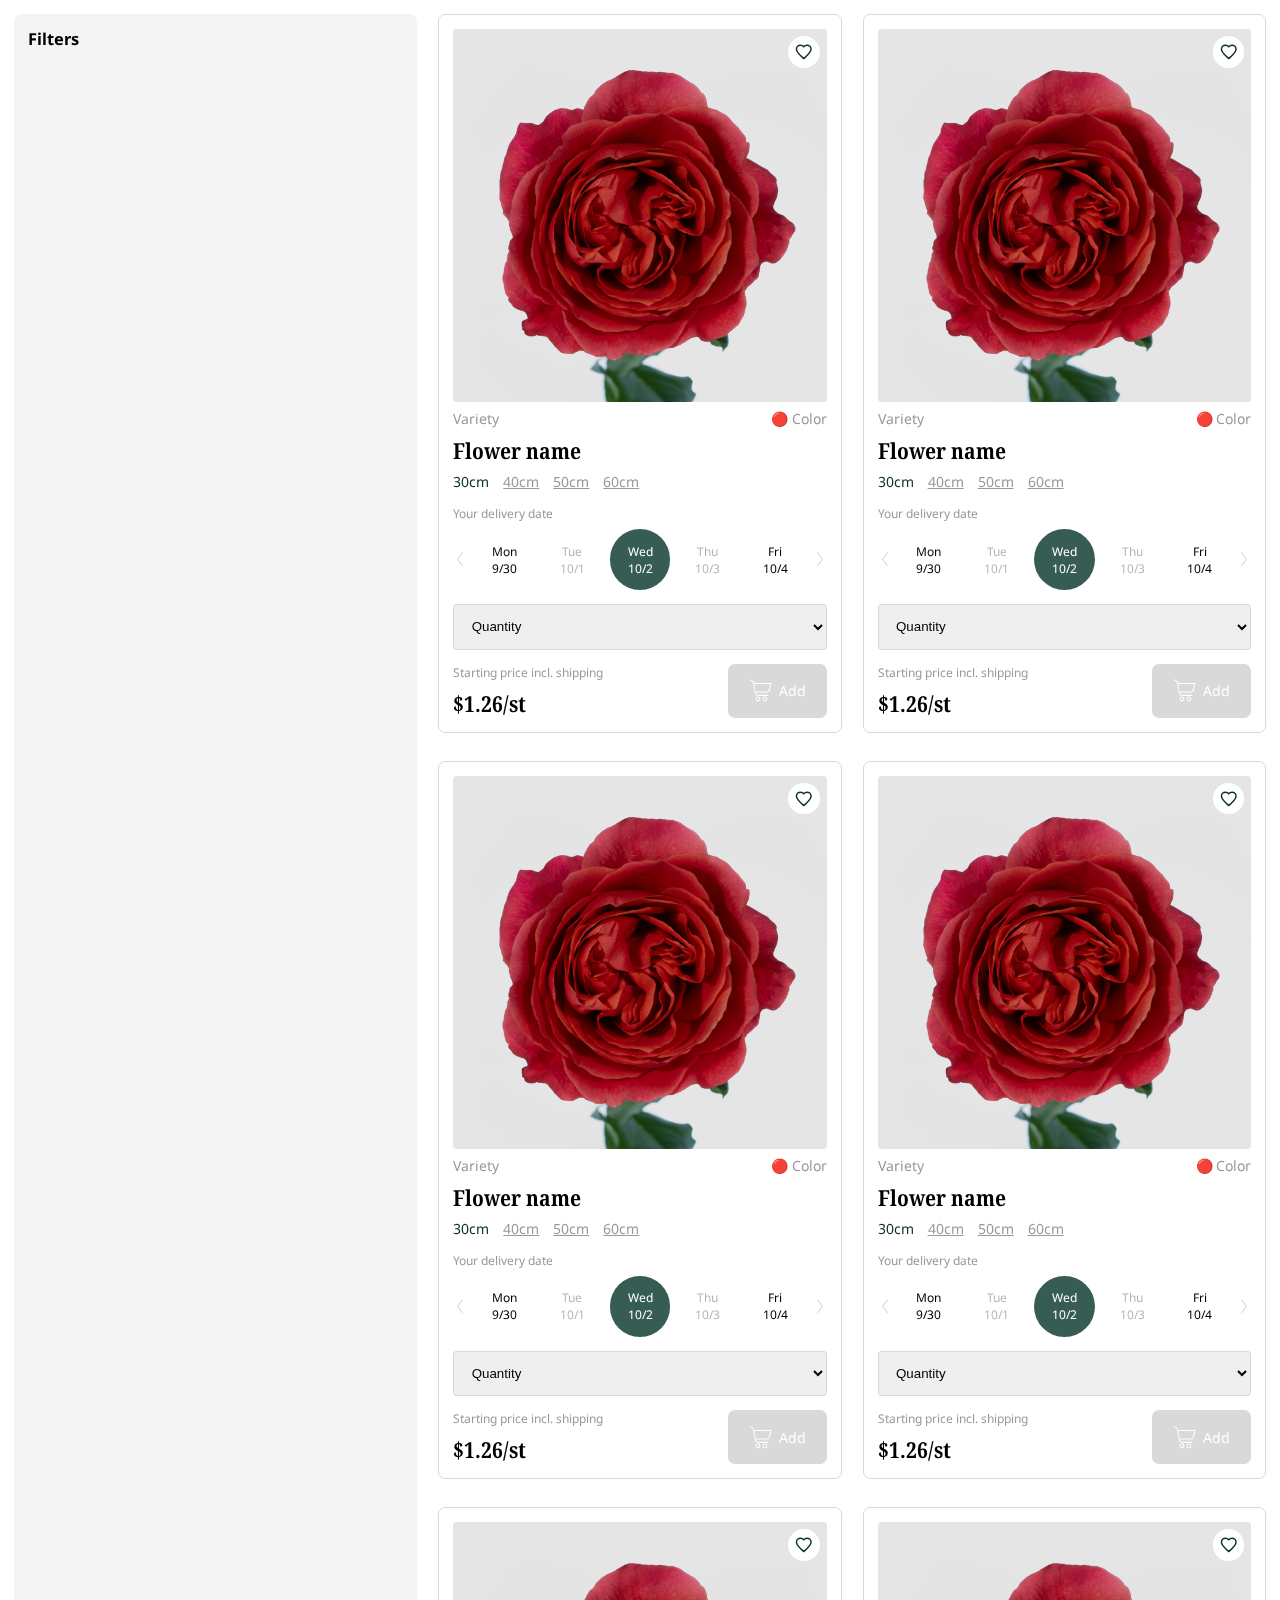
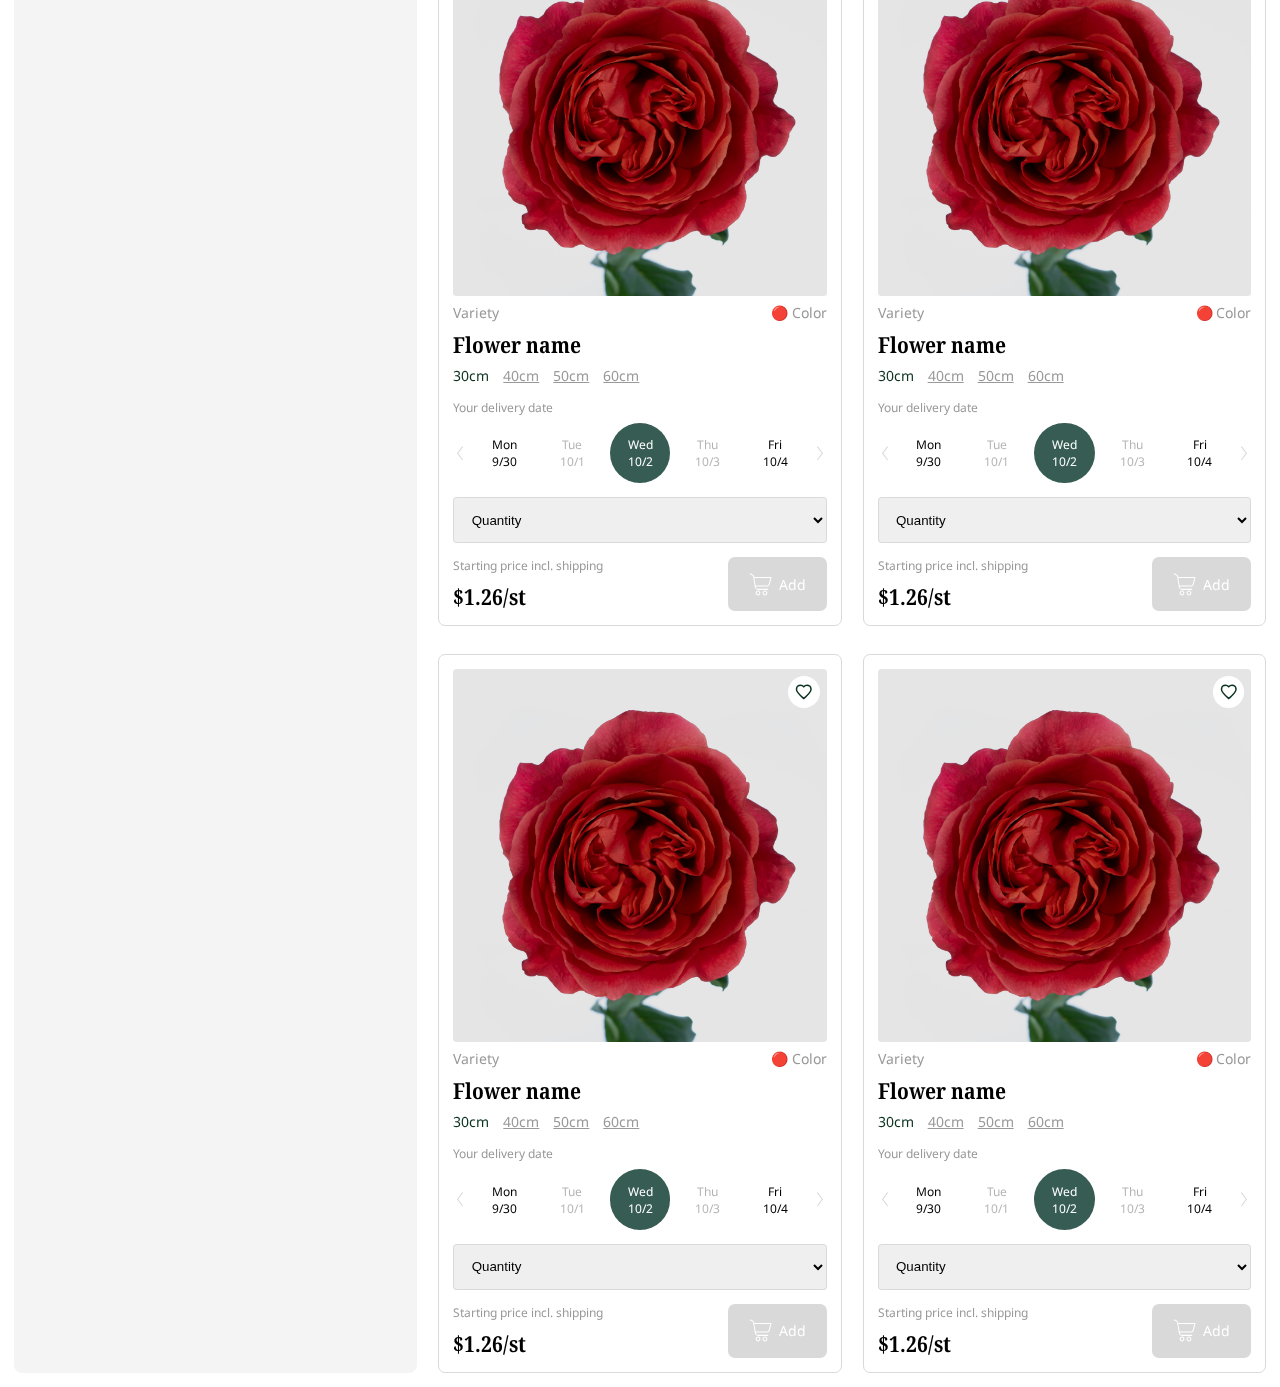
==== commit 3512e36e: "Add files via upload" ====
--- a/index.html
+++ b/index.html
@@ -1,19 +1,202 @@
 <!DOCTYPE html>
+
 <html lang="en">
   <head>
-    <meta charset="UTF-8" />
-    <meta name="viewport" content="width=device-width, initial-scale=1.0" />
-    <title>Module Tester</title>
-    <link rel="stylesheet" href="./css/styles.css" />
+    <meta charset="utf-8" />
+    <meta name="viewport" content="width=device-width, initial-scale=1" />
+
+    <title>Template</title>
+    <meta
+      name="description"
+      content="A simple HTML5 Template for new projects."
+    />
+    <meta name="author" content="SitePoint" />
+
+    <meta property="og:title" content="A Basic HTML5 Template" />
+    <meta property="og:type" content="website" />
+    <meta
+      property="og:url"
+      content="https://www.sitepoint.com/a-basic-html5-template/"
+    />
+    <meta
+      property="og:description"
+      content="A simple HTML5 Template for new projects."
+    />
+    <meta property="og:image" content="image.png" />
+
+    <link rel="icon" href="./favicon.ico" />
+    <link rel="icon" href="./favicon.svg" type="image/svg+xml" />
+    <link rel="apple-touch-icon" href="./apple-touch-icon.png" />
+
+    <link rel="preconnect" href="https://fonts.googleapis.com" />
+    <link rel="preconnect" href="https://fonts.gstatic.com" crossorigin />
+    <link
+      href="https://fonts.googleapis.com/css2?family=Noto+Sans:ital,wght@0,100..900;1,100..900&family=Noto+Serif:ital,wdth,wght@0,62.5..100,100..900;1,62.5..100,100..900&display=swap"
+      rel="stylesheet"
+    />
+
+    <link rel="stylesheet" href="./css/styles3.css" />
   </head>
+
   <body>
-    <header>
-      <h1>Module Tester</h1>
-      <p>All modules are dynamically loaded below:</p>
-    </header>
-
-    <main id="module-container"></main>
-
-    <script src="./js/main.js"></script>
+    <div class="container">
+      <main class="product-grid">
+        <!-- Add product cards here -->
+        <aside class="filter-bar">
+          <h3>Filters</h3>
+          <ul></ul>
+        </aside>
+
+        <div class="product-card flex-column">
+          <div class="image-container">
+            <!-- <div class="more-details-container">
+              <p>More Detail</p>
+            </div> -->
+            <div class="heart">
+              <svg
+                xmlns="http://www.w3.org/2000/svg"
+                viewBox="0 0 24 24"
+                class="heart-icon"
+              >
+                <path
+                  d="M12 21.35l-1.45-1.32C5.4 15.36 2 12.28 2 8.5 2 5.42 4.42 3 7.5 3c1.74 0 3.41.81 4.5 2.09C13.09 3.81 14.76 3 16.5 3 19.58 3 22 5.42 22 8.5c0 3.78-3.4 6.86-8.55 11.54L12 21.35z"
+                  fill="none"
+                  stroke="var(--IBF-pink)"
+                  stroke-width="2"
+                />
+              </svg>
+            </div>
+            <img src="./images/rose.jpg" />
+          </div>
+
+          <div class="text-container flex-column">
+            <div class="tags-container">
+              <div class="flower-tag">Variety</div>
+              <div class="color-tag">Color</div>
+            </div>
+
+            <div class="flower-name-container">Flower name</div>
+            <div class="length-container">
+              <label class="length-label">
+                <input type="radio" name="length" checked />
+                <span class="length-text">30cm</span>
+              </label>
+              <label class="length-label">
+                <input type="radio" name="length" />
+                <span class="length-text">40cm</span>
+              </label>
+              <label class="length-label">
+                <input type="radio" name="length" />
+                <span class="length-text">50cm</span>
+              </label>
+              <label class="length-label">
+                <input type="radio" name="length" />
+                <span class="length-text">60cm</span>
+              </label>
+            </div>
+
+            <div class="delivery-container flex-column">
+              <div class="delivery-text">Your delivery date</div>
+
+              <div class="date-selector-container">
+                <div class="navigation-button">
+                  <svg viewBox="0 0 404.258 404.258">
+                    <polygon
+                      points="289.927,18 265.927,0 114.331,202.129 265.927,404.258 289.927,386.258 151.831,202.129 "
+                    />
+                  </svg>
+                </div>
+                <div class="dates-container">
+                  <label class="date-label">
+                    <input type="radio" name="date" />
+                    <span class="date-text">
+                      Mon
+                      <br />
+                      9/30
+                    </span>
+                  </label>
+                  <label class="date-label">
+                    <input type="radio" name="date" disabled />
+                    <span class="date-text">
+                      Tue
+                      <br />
+                      10/1
+                    </span>
+                  </label>
+                  <label class="date-label">
+                    <input type="radio" name="date" checked />
+                    <span class="date-text">
+                      Wed
+                      <br />
+                      10/2
+                    </span>
+                  </label>
+                  <label class="date-label">
+                    <input type="radio" name="date" disabled />
+                    <span class="date-text">
+                      Thu
+                      <br />
+                      10/3
+                    </span>
+                  </label>
+                  <label class="date-label">
+                    <input type="radio" name="date" />
+                    <span class="date-text">
+                      Fri
+                      <br />
+                      10/4
+                    </span>
+                  </label>
+                </div>
+
+                <div class="navigation-button">
+                  <svg viewBox="0 0 800 800">
+                    <polygon
+                      points="499.5 400 226.3 764.4 273.7 800 573.7 400 273.7 0 226.3 35.6 499.5 400"
+                    />
+                  </svg>
+                </div>
+              </div>
+            </div>
+
+            <div class="quantity-container">
+              <select id="quantity" name="quantity">
+                <option value="quantity">Quantity</option>
+                <option value="20_stems_1_30">
+                  20 stems - $1.30/st - 10/bu - (EC)
+                </option>
+                <option value="40_stems_1_25">
+                  40 stems - $1.25/st - 20/bu - (EC)
+                </option>
+                <option value="60_stems_1_20">
+                  60 stems - $1.20/st - 30/bu - (EC)
+                </option>
+                <option value="farm_of_choice" class="special-option">
+                  Select Farm of my choice
+                </option>
+              </select>
+            </div>
+            <div class="order-container">
+              <div class="price-container flex-column">
+                <div class="starting-price-text">
+                  Starting price incl. shipping
+                </div>
+                <div class="price-text">$1.26/st</div>
+              </div>
+              <div class="cart-button-container">
+                <a href="#" class="cart-button">
+                  <img src="./images/Cart.svg" />
+                  Add
+                </a>
+              </div>
+            </div>
+          </div>
+        </div>
+
+        <!-- <div class="product-card2">Product 2</div> -->
+      </main>
+    </div>
+
+    <script src="./js/scripts3.js"></script>
   </body>
 </html>
--- a/css/styles3.css
+++ b/css/styles3.css
@@ -0,0 +1,447 @@
+@import url("https://fonts.googleapis.com/css2?family=Noto+Sans:ital,wght@0,100..900;1,100..900&family=Noto+Serif:ital,wdth,wght@0,62.5..100,100..900;1,62.5..100,100..900&display=swap");
+
+:root {
+  --IBF-pink: #e01983;
+  --IBF-light-pink: #f7f0f2;
+  --IBF-extra-light-pink: #fefbfd;
+  --IBF-dark-pink: #b3166a;
+
+  --IBF-green: #0c331f;
+  --IBF-medium-green: #365c54;
+  --IBF-soft-green: #3e6b62;
+  --IBF-light-green: #e9f1ef;
+
+  --IBF-white: white;
+  --IBF-medium-grey: #d9d9d9;
+  --IBF-grey: #f5f5f5;
+  --IBF-dark-grey: #999999;
+
+  --IBF-cream: #f8f6f5;
+}
+
+/* General reset */
+* {
+  padding: 0;
+  margin: 0;
+}
+
+body,
+html {
+  margin: 0;
+  padding: 0;
+  box-sizing: border-box;
+  font-family: "Noto Sans";
+  font-size: 14px;
+  color: var(--green-color);
+}
+
+body {
+  display: flex;
+  justify-content: center;
+  width: 100vw;
+  background-color: ghostwhite;
+}
+
+img {
+  width: 100%;
+  aspect-ratio: 1/1;
+}
+
+.container {
+  display: grid;
+  /* grid-template-columns: 1fr 4fr; */
+  gap: 1rem; /* Space between filter bar and product grid */
+  padding: 1rem;
+  width: 100%;
+  max-width: 1920px;
+  background-color: white;
+}
+
+.filter-bar {
+  background-color: #f4f4f4;
+  padding: 1rem;
+  border-radius: 8px;
+  grid-row: 1/5;
+}
+
+.product-grid {
+  display: grid;
+  grid-template-columns: repeat(auto-fit, minmax(300px, 1fr));
+  gap: 2em 1.5rem;
+}
+
+@media (max-width: 768px) {
+  .container {
+    grid-template-columns: 2fr; /* Stack filter and product grid */
+    gap: 1em;
+  }
+
+  .filter-bar {
+    margin-bottom: 1rem;
+  }
+}
+
+@media (max-width: 980px) {
+  .filter-bar {
+    grid-row: 1/1;
+    grid-column: 1/3;
+  }
+}
+
+@media (max-width: 656px) {
+  .product-grid {
+    grid-template-columns: 1fr 1fr;
+    gap: 1.5em 1em;
+  }
+}
+
+.flex-column {
+  flex-direction: column;
+}
+
+.flex-row {
+  flex-direction: row;
+}
+
+@media (max-width: 480px) {
+  .length-container,
+  .delivery-container,
+  .quantity-container,
+  .order-container {
+    display: none;
+  }
+}
+
+/* ----------------------------------------------------------- */
+/* ----------------------------------------------------------- */
+/* ----------------------------------------------------------- */
+
+div {
+  /* padding: 0.5em; */
+  display: flex;
+}
+
+/* ----------------------------------------------------------- */
+
+.product-card {
+  /* min-width: 288px; */
+  /* max-width: 332px; */
+  gap: 0.5em;
+  padding: 1em;
+  border-radius: 0.5em;
+  border: 1px solid var(--IBF-medium-grey);
+}
+
+.product-card:first-of-type {
+  display: none;
+}
+
+/* ----------------------------------------------------------- */
+
+.image-container {
+  position: relative;
+  overflow: hidden;
+  transition: 0.3s;
+  background-color: rgba(0, 0, 0, 0.1);
+  border-radius: 0.25em;
+  overflow: hidden;
+  cursor: pointer;
+}
+
+.image-container > img {
+  transition: 0.3s;
+  object-fit: cover;
+  mix-blend-mode: multiply;
+}
+
+.image-container > img:hover {
+  scale: 1.1;
+}
+
+.heart {
+  display: flex;
+  z-index: 5;
+  padding: 0.5em;
+  border-radius: 5em;
+  aspect-ratio: 1/1;
+  background-color: white;
+  position: absolute;
+  top: 0.5em;
+  right: 0.5em;
+  cursor: pointer;
+  transition: transform 0.3s ease;
+}
+
+.heart-icon {
+  width: 1.25em;
+  transition: fill 0.3s ease, stroke 0.3s ease;
+}
+
+/* Default state (outline) */
+.heart-icon path {
+  fill: none;
+  stroke: var(--IBF-green);
+  stroke-width: 2;
+}
+
+/* Active state (filled) */
+.heart.active .heart-icon path {
+  fill: var(--IBF-pink);
+  stroke: var(--IBF-pink);
+
+  stroke: none;
+}
+
+.more-details-container {
+  display: flex;
+  justify-content: center;
+  align-items: center;
+  width: 100%;
+  height: 100%;
+  position: absolute;
+}
+
+/* ----------------------------------------------------------- */
+
+.text-container {
+  gap: 0.5em;
+}
+
+/* ----------------------------------------------------------- */
+
+.tags-container {
+  justify-content: space-between;
+}
+
+.flower-tag,
+.color-tag {
+  color: var(--IBF-dark-grey);
+}
+
+.color-tag::before {
+  content: "🔴";
+  padding-right: 0.25em;
+}
+
+/* ----------------------------------------------------------- */
+
+.flower-name-container {
+  font-size: 22px;
+  font-family: "noto serif";
+  font-stretch: 75%;
+  font-weight: 700;
+}
+
+/* ----------------------------------------------------------- */
+
+.length-container {
+  gap: 1em;
+}
+
+/* Hide the radio input */
+.length-label input {
+  display: none;
+}
+
+/* Style the clickable span */
+.length-text {
+  text-align: center;
+
+  transition: all 0.3s ease;
+
+  text-decoration: underline;
+  color: var(--IBF-dark-grey);
+}
+
+/* Hover state */
+.length-text:hover {
+  cursor: pointer;
+  color: var(--IBF-medium-green);
+}
+
+/* Selected state when the radio input is checked */
+.length-label input:checked + .length-text {
+  color: var(--IBF-green);
+  text-decoration: none;
+}
+
+/* ----------------------------------------------------------- */
+
+.delivery-container {
+  gap: 0.5em;
+  padding: 0.5em 0;
+}
+
+.delivery-text {
+  font-size: 12px;
+  color: var(--IBF-dark-grey);
+}
+
+.date-selector-container {
+  gap: 0.5em;
+  width: 100%;
+}
+
+.dates-container {
+  gap: 0.5em;
+  align-items: center;
+  overflow: hidden;
+  width: 100%;
+  /* display: grid;
+  grid-template-columns: repeat(5, 1fr); */
+}
+
+.date-label {
+  aspect-ratio: 1/1;
+  height: 100%;
+  width: 100%;
+  display: flex;
+}
+
+/* Hide the radio input */
+.date-label input {
+  display: none;
+}
+
+/* Style the clickable span */
+.date-text {
+  display: flex;
+
+  align-items: center;
+  justify-content: center;
+  text-align: center;
+
+  cursor: pointer;
+  transition: 0.1s;
+
+  border-radius: 5em;
+  aspect-ratio: 1/1;
+  padding: 0.5em;
+
+  font-size: 12px;
+}
+
+/* Hover state */
+.date-text:hover {
+  border: 1px solid var(--IBF-medium-green);
+}
+
+/* Selected state when the radio input is checked */
+.date-label input:checked + .date-text {
+  background-color: var(--IBF-medium-green);
+  color: white;
+}
+
+/* Style the clickable span for disabled inputs */
+.date-label input:disabled + .date-text {
+  opacity: 0.3;
+  cursor: default;
+  border: none;
+}
+
+.date-label input:disabled:hover {
+  border: none;
+}
+
+.date-selector-container svg {
+  width: 1em;
+  fill: var(--IBF-medium-grey);
+  transition: 0.3s ease;
+}
+
+.date-selector-container svg:hover {
+  cursor: pointer;
+  fill: var(--IBF-green);
+}
+
+.disabled {
+  cursor: none;
+  background: red;
+}
+
+/* ----------------------------------------------------------- */
+
+/* #quantity {
+  padding: 1em;
+  width: 100%;
+  border: 1px solid var(--IBF-medium-grey);
+  border-radius: 0.25em;
+}
+
+#quantity:hover {
+  border: 1px solid var(--IBF-green);
+} */
+
+.quantity-container select {
+  padding: 1em;
+  width: 100%;
+
+  transition: 0.3s ease;
+
+  border-radius: 0.25em;
+  border: 1px solid var(--IBF-medium-grey);
+}
+
+.quantity-container select:hover {
+  cursor: pointer;
+  border: 1px solid var(--IBF-dark-grey);
+}
+
+.special-option {
+  color: var(--IBF-pink);
+  font-weight: bold;
+  background-color: var(--IBF-light-pink);
+}
+
+/* ----------------------------------------------------------- */
+
+.order-container {
+  justify-content: space-between;
+  padding-top: 0.5em;
+}
+
+.starting-price-text {
+  font-size: 12px;
+  color: var(--IBF-dark-grey);
+}
+
+.price-container {
+  justify-content: center;
+  gap: 0.5em;
+}
+
+.price-text {
+  font-size: 22px;
+  font-family: "noto serif";
+  font-stretch: 75%;
+  font-weight: 700;
+}
+
+/* ----------------------------------------------------------- */
+
+.cart-button {
+  padding: 1em 1.5em;
+  border-radius: 0.5em;
+  color: white;
+  text-decoration: none;
+  display: flex;
+  gap: 0.5em;
+  align-items: center;
+  cursor: not-allowed;
+  transition: 0.3s ease;
+  font-size: 1em;
+  background: var(--IBF-medium-grey);
+}
+
+.cart-button > img {
+  width: auto;
+}
+
+.cart-button-container .active {
+  cursor: pointer;
+  background: var(--IBF-medium-green);
+}
+
+.cart-button.active:hover {
+  background: var(--IBF-green);
+}
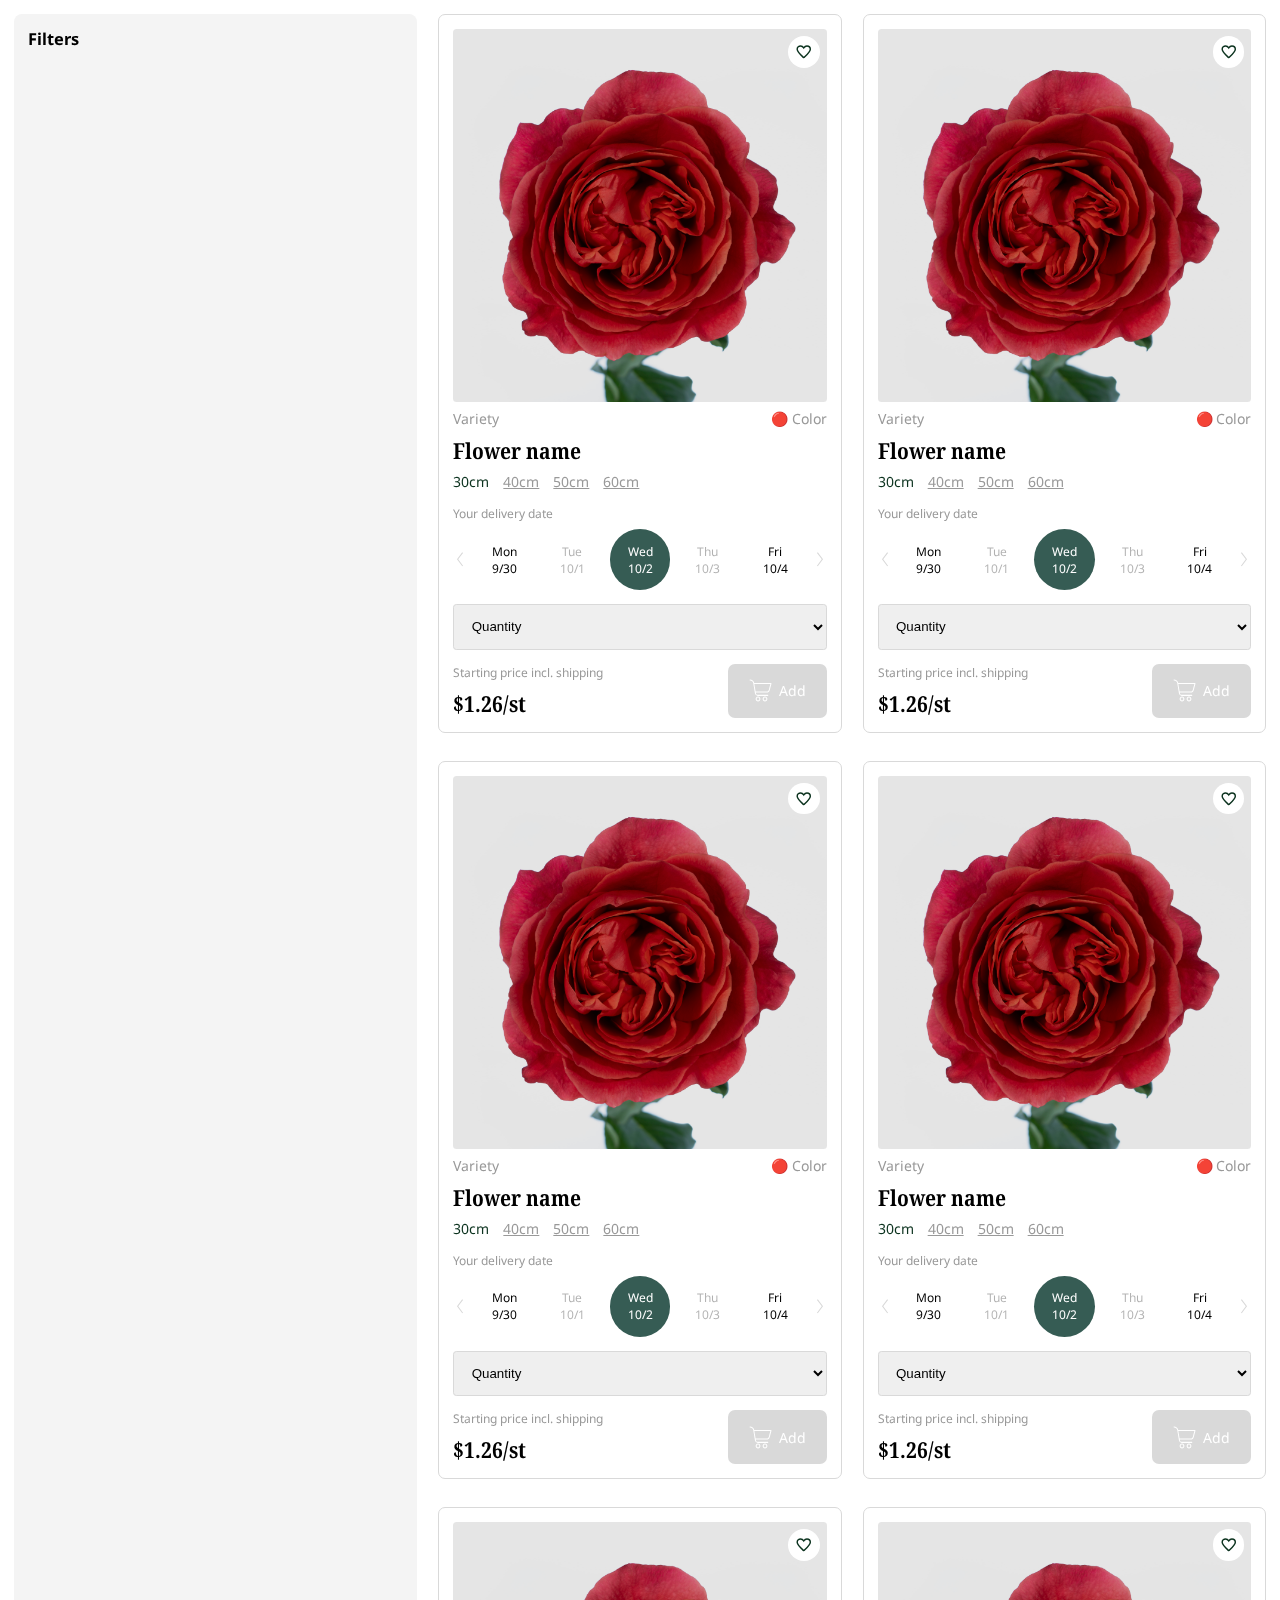
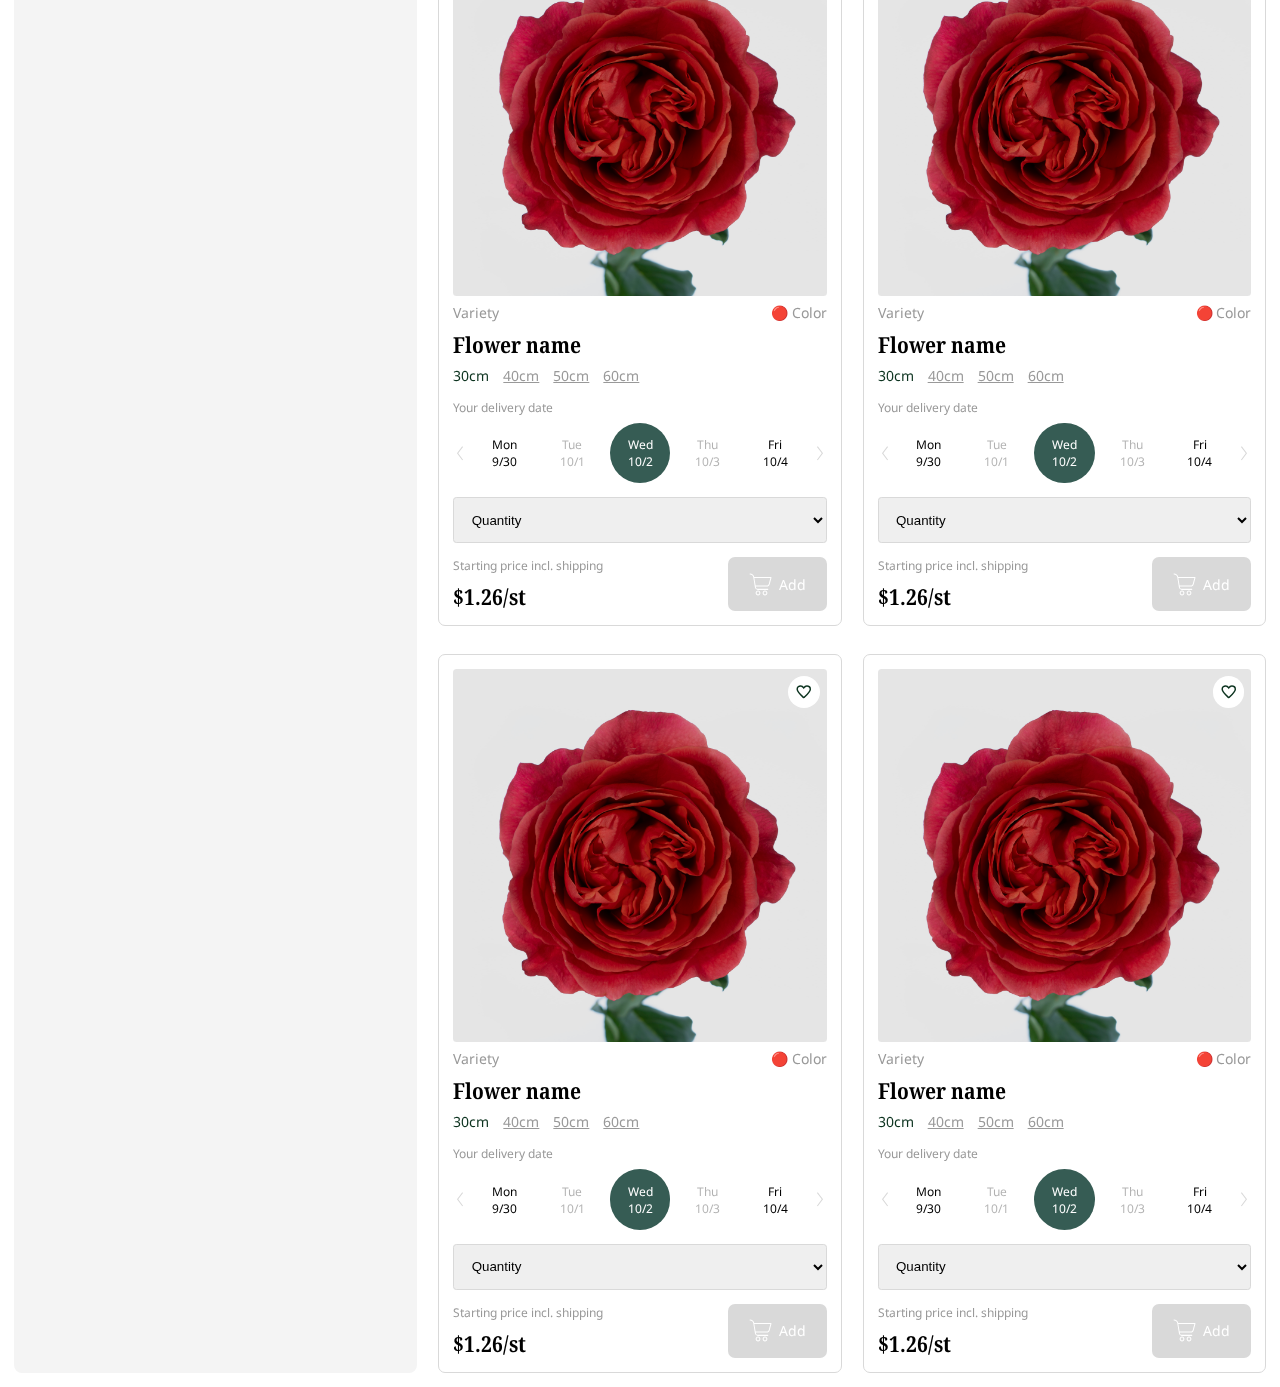
==== commit b699fffd: "Add files via upload" ====
--- a/index.html
+++ b/index.html
@@ -57,16 +57,18 @@
                 xmlns="http://www.w3.org/2000/svg"
                 viewBox="0 0 24 24"
                 class="heart-icon"
+                fill="none"
+                stroke-width="1.5"
               >
                 <path
-                  d="M12 21.35l-1.45-1.32C5.4 15.36 2 12.28 2 8.5 2 5.42 4.42 3 7.5 3c1.74 0 3.41.81 4.5 2.09C13.09 3.81 14.76 3 16.5 3 19.58 3 22 5.42 22 8.5c0 3.78-3.4 6.86-8.55 11.54L12 21.35z"
-                  fill="none"
-                  stroke="var(--IBF-pink)"
-                  stroke-width="2"
+                  padding="1em"
+                  id="heartPath"
+                  d="M7.7,4c-2.4,0-4.7,1.6-4.7,4.6s3.9,6.9,8.4,11.1c.2.2.4.3.6.3s.5,0,.6-.3c4.5-4.3,8.4-7.8,8.4-11.1s-2.3-4.6-4.7-4.6-3.3,1.2-4.3,2.7c-1-1.5-2.6-2.7-4.3-2.7Z"
                 />
               </svg>
             </div>
             <img src="./images/rose.jpg" />
+            <div class="more-btn">More details</div>
           </div>
 
           <div class="text-container flex-column">
--- a/css/styles3.css
+++ b/css/styles3.css
@@ -158,6 +158,27 @@
   scale: 1.1;
 }
 
+.image-container:hover .more-btn {
+  opacity: 1;
+}
+
+.more-btn {
+  font-size: 14px;
+  opacity: 0;
+  position: absolute;
+  top: 50%;
+  left: 50%;
+  transform: translate(-50%, -50%); /* Centers the button */
+  padding: 8px 16px;
+  background-color: rgba(255, 255, 255, 0.8);
+  border-radius: 5em;
+  border: 1px solid var(--IBF-dark-grey);
+  pointer-events: none;
+  transition: 0.3s ease;
+  text-align: center;
+  text-wrap: nowrap;
+}
+
 .heart {
   display: flex;
   z-index: 5;
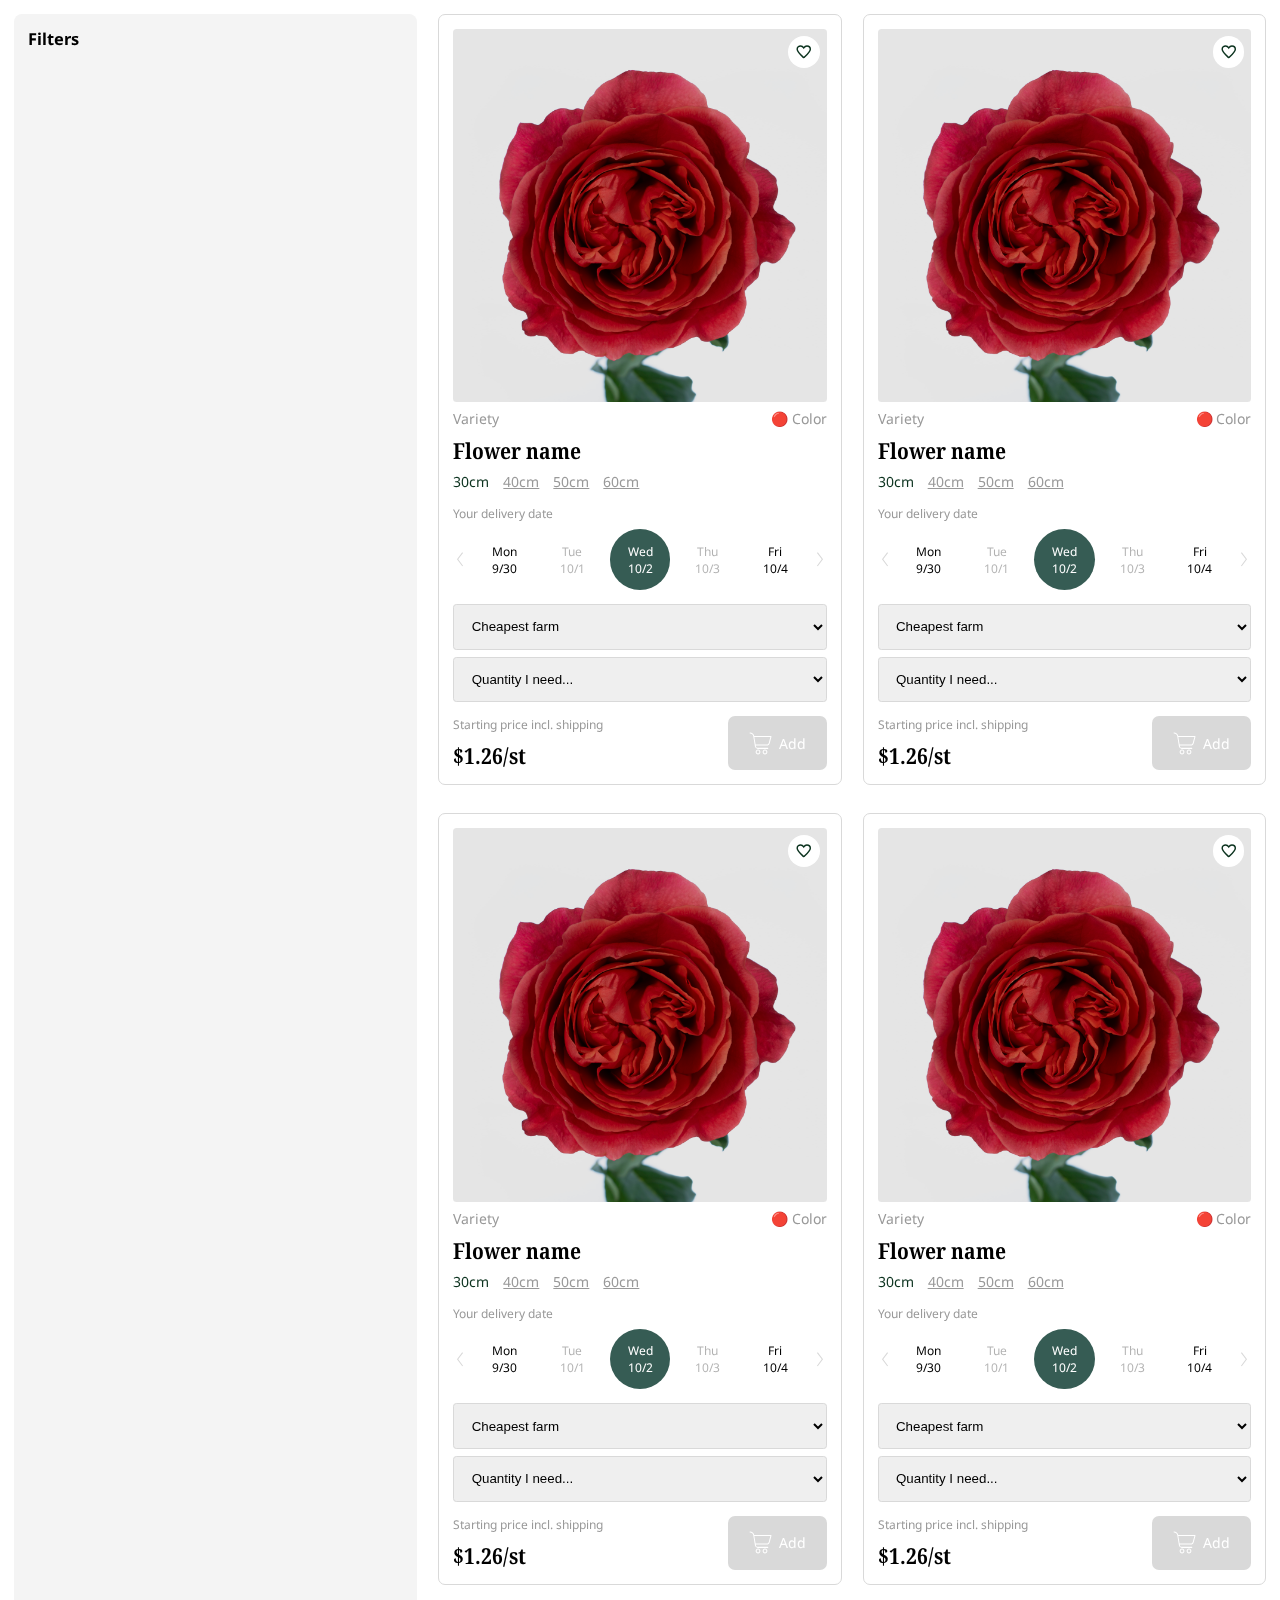
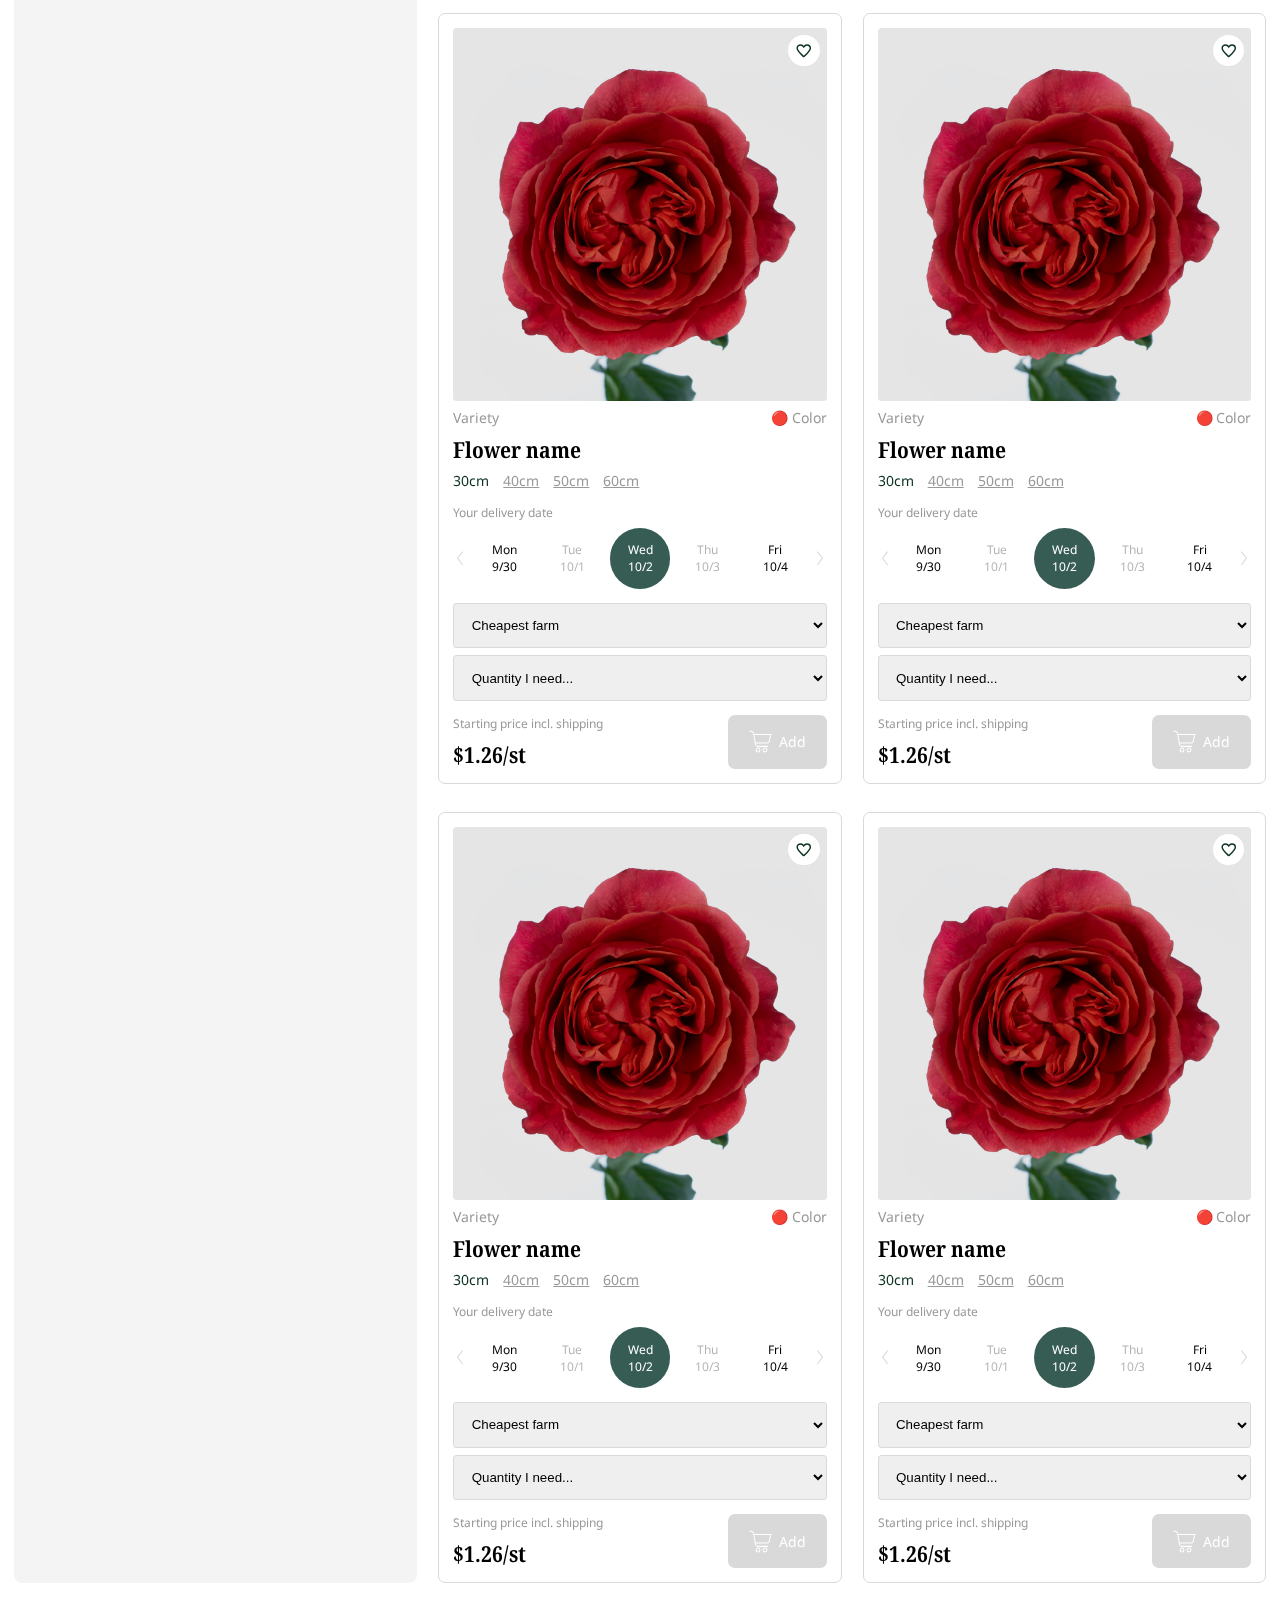
==== commit 7c4597f3: "Add files via upload" ====
--- a/index.html
+++ b/index.html
@@ -163,7 +163,22 @@
 
             <div class="quantity-container">
               <select id="quantity" name="quantity">
-                <option value="quantity">Quantity</option>
+                <option value="quantity">Cheapest farm</option>
+                <option value="20_stems_1_30">
+                  Agrogana (AGA,EC) from $1.00/st
+                </option>
+                <option value="40_stems_1_25">
+                  Agrogana (AGA,EC) from $1.00/st
+                </option>
+                <option value="60_stems_1_20">
+                  Agrogana (AGA,EC) from $1.00/st
+                </option>
+              </select>
+            </div>
+
+            <div class="quantity-container">
+              <select id="quantity" name="quantity">
+                <option value="quantity">Quantity I need...</option>
                 <option value="20_stems_1_30">
                   20 stems - $1.30/st - 10/bu - (EC)
                 </option>
@@ -174,7 +189,7 @@
                   60 stems - $1.20/st - 30/bu - (EC)
                 </option>
                 <option value="farm_of_choice" class="special-option">
-                  Select Farm of my choice
+                  I need more...
                 </option>
               </select>
             </div>
@@ -199,6 +214,7 @@
       </main>
     </div>
 
-    <script src="./js/scripts3.js"></script>
+    <script src="js/scripts3.js"></script>
+    <script src="js/classlistToggle.js"></script>
   </body>
 </html>
--- a/css/styles3.css
+++ b/css/styles3.css
@@ -23,6 +23,7 @@
 * {
   padding: 0;
   margin: 0;
+  box-sizing: border-box;
 }
 
 body,
@@ -414,6 +415,22 @@
   background-color: var(--IBF-light-pink);
 }
 
+.quantity-container-custom {
+  border: 1px solid var(--IBF-medium-grey);
+  padding: 1em;
+  width: 100%;
+  cursor: pointer;
+  z-index: 100;
+}
+
+.quantity-dropdown {
+  display: none;
+}
+
+.visible {
+  display: block;
+}
+
 /* ----------------------------------------------------------- */
 
 .order-container {
